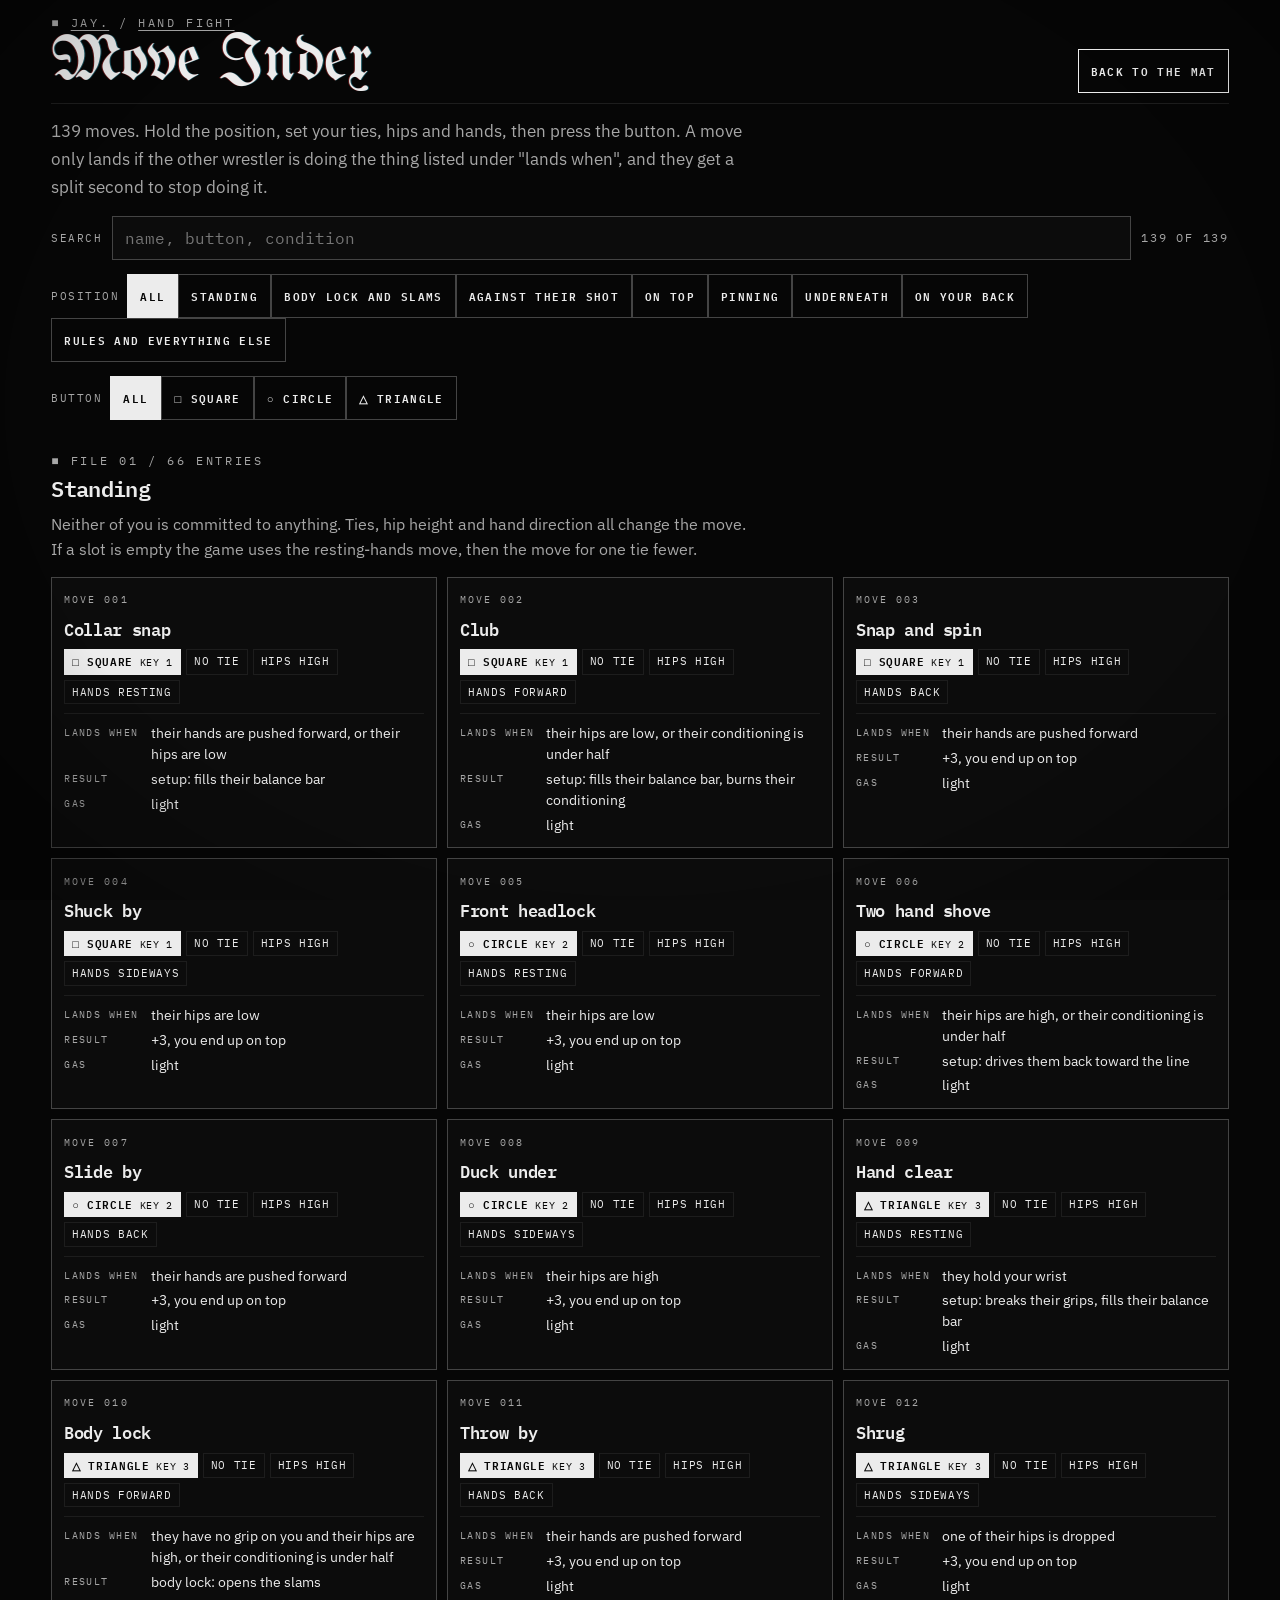
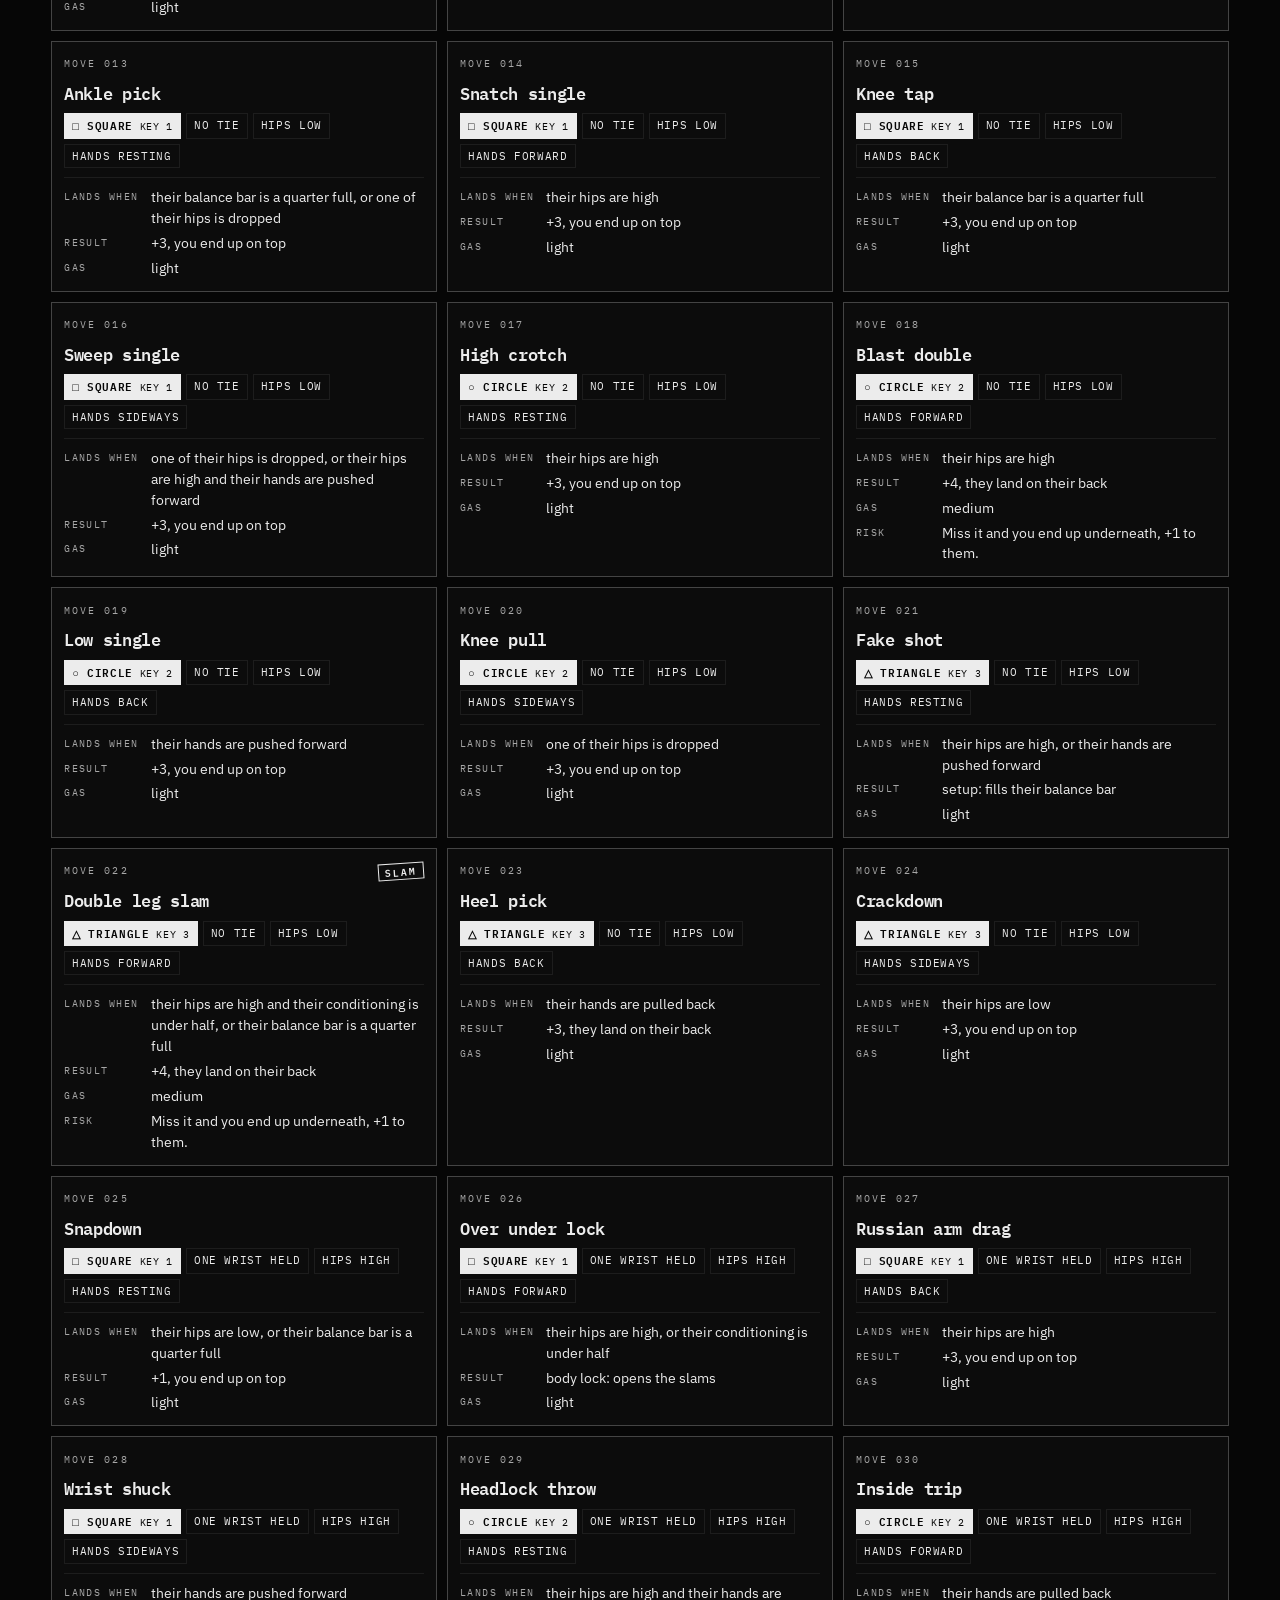
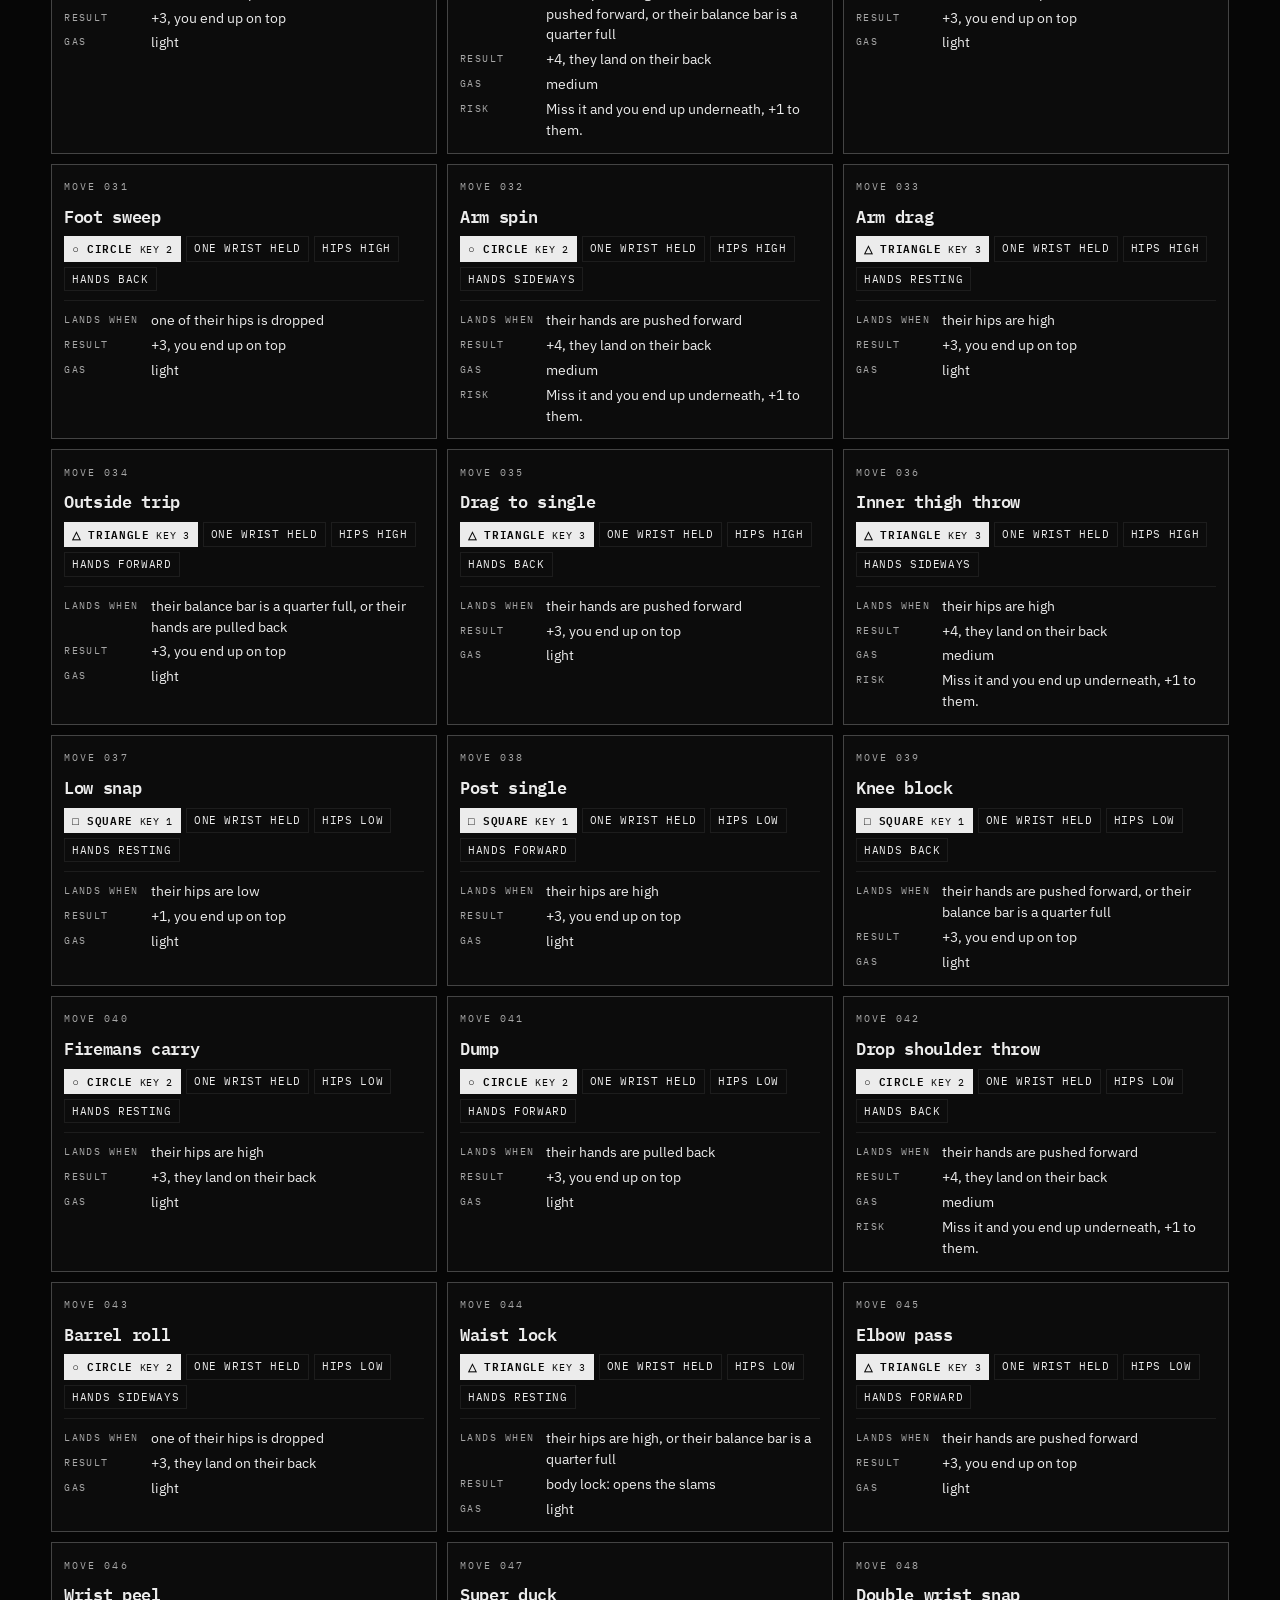
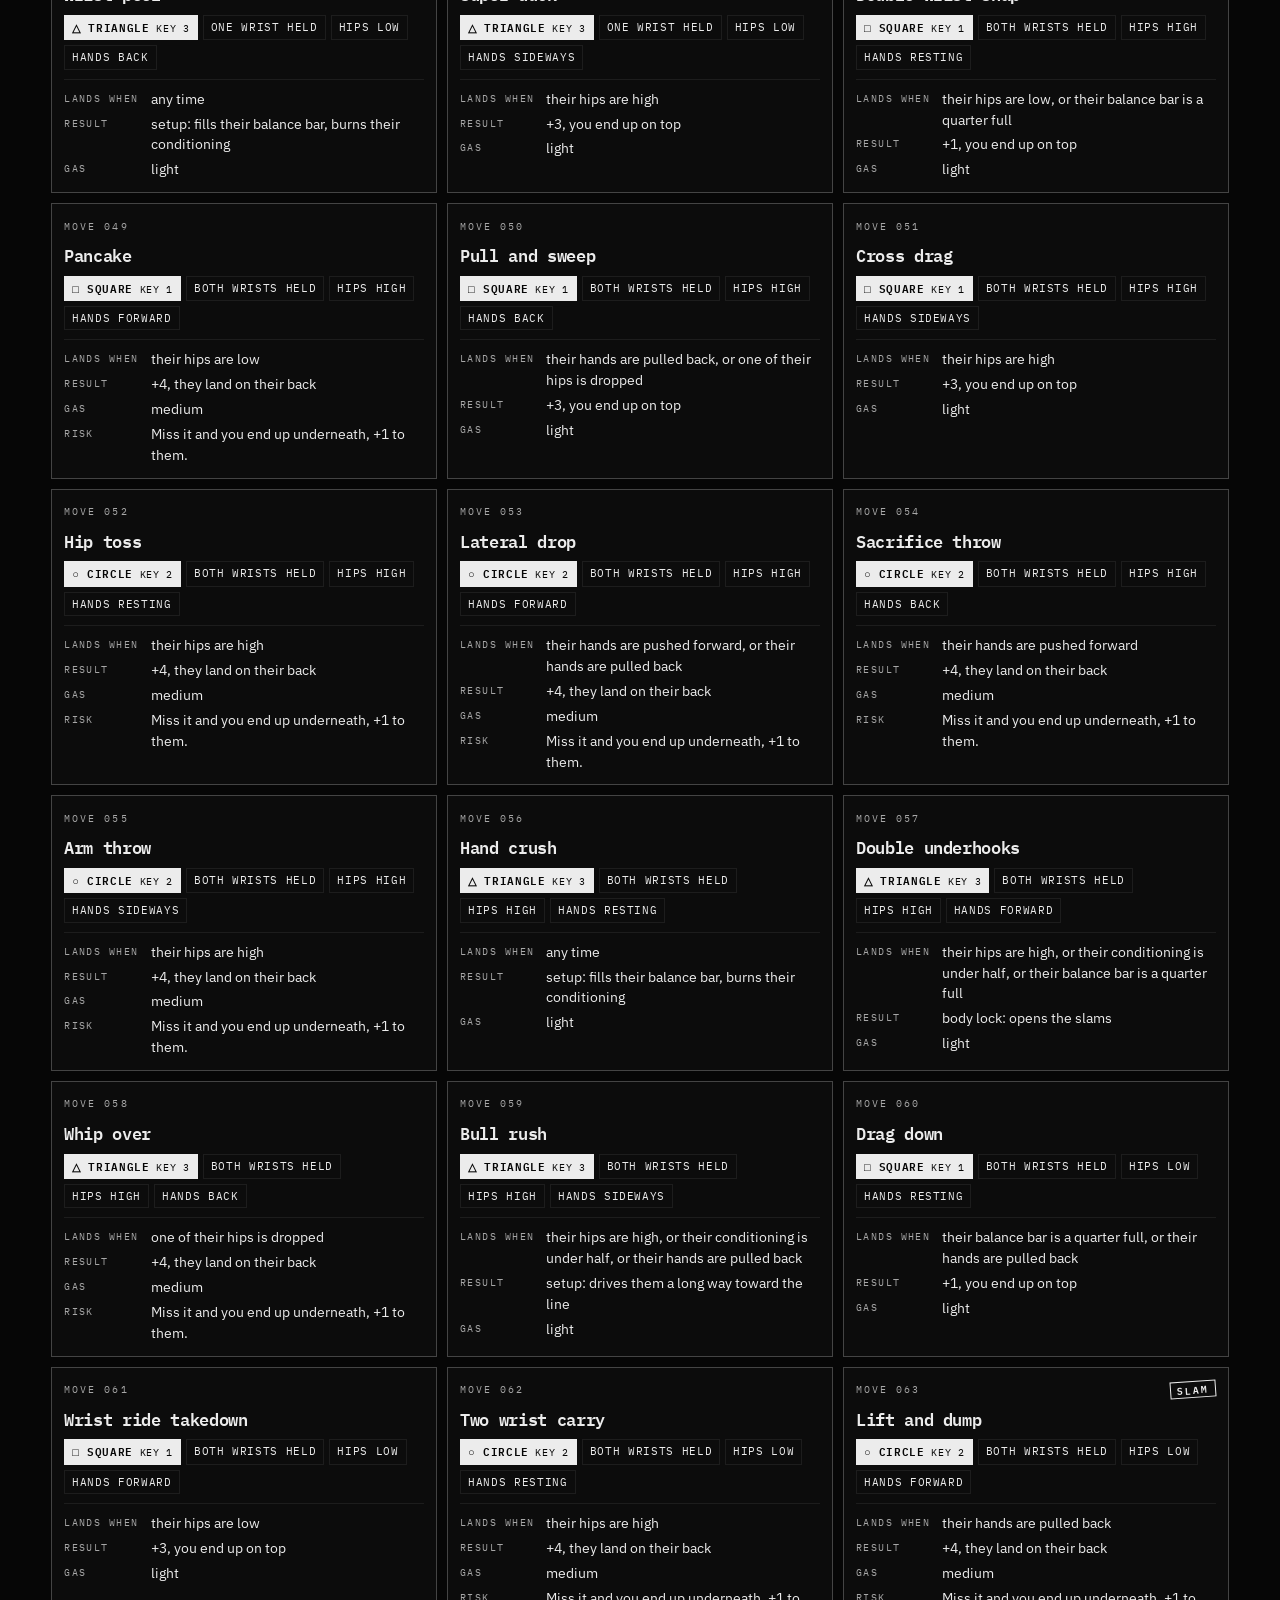
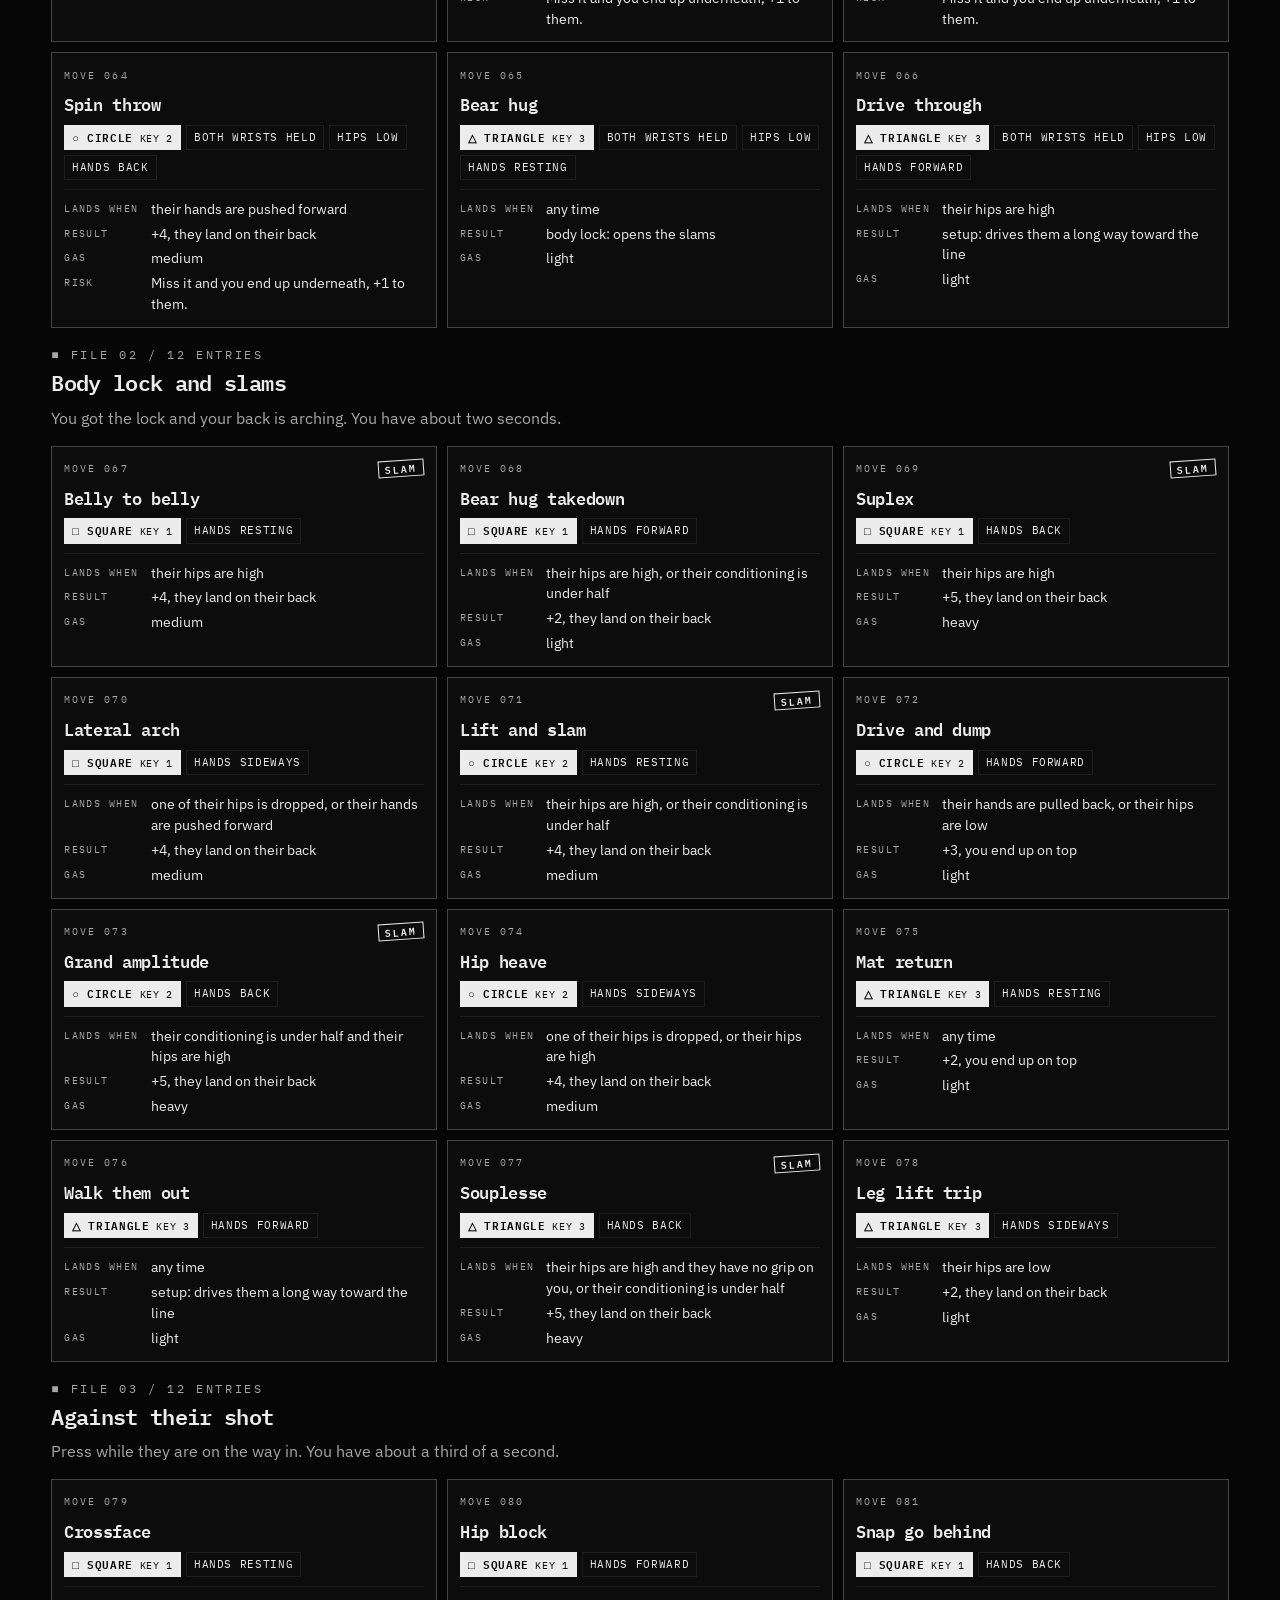
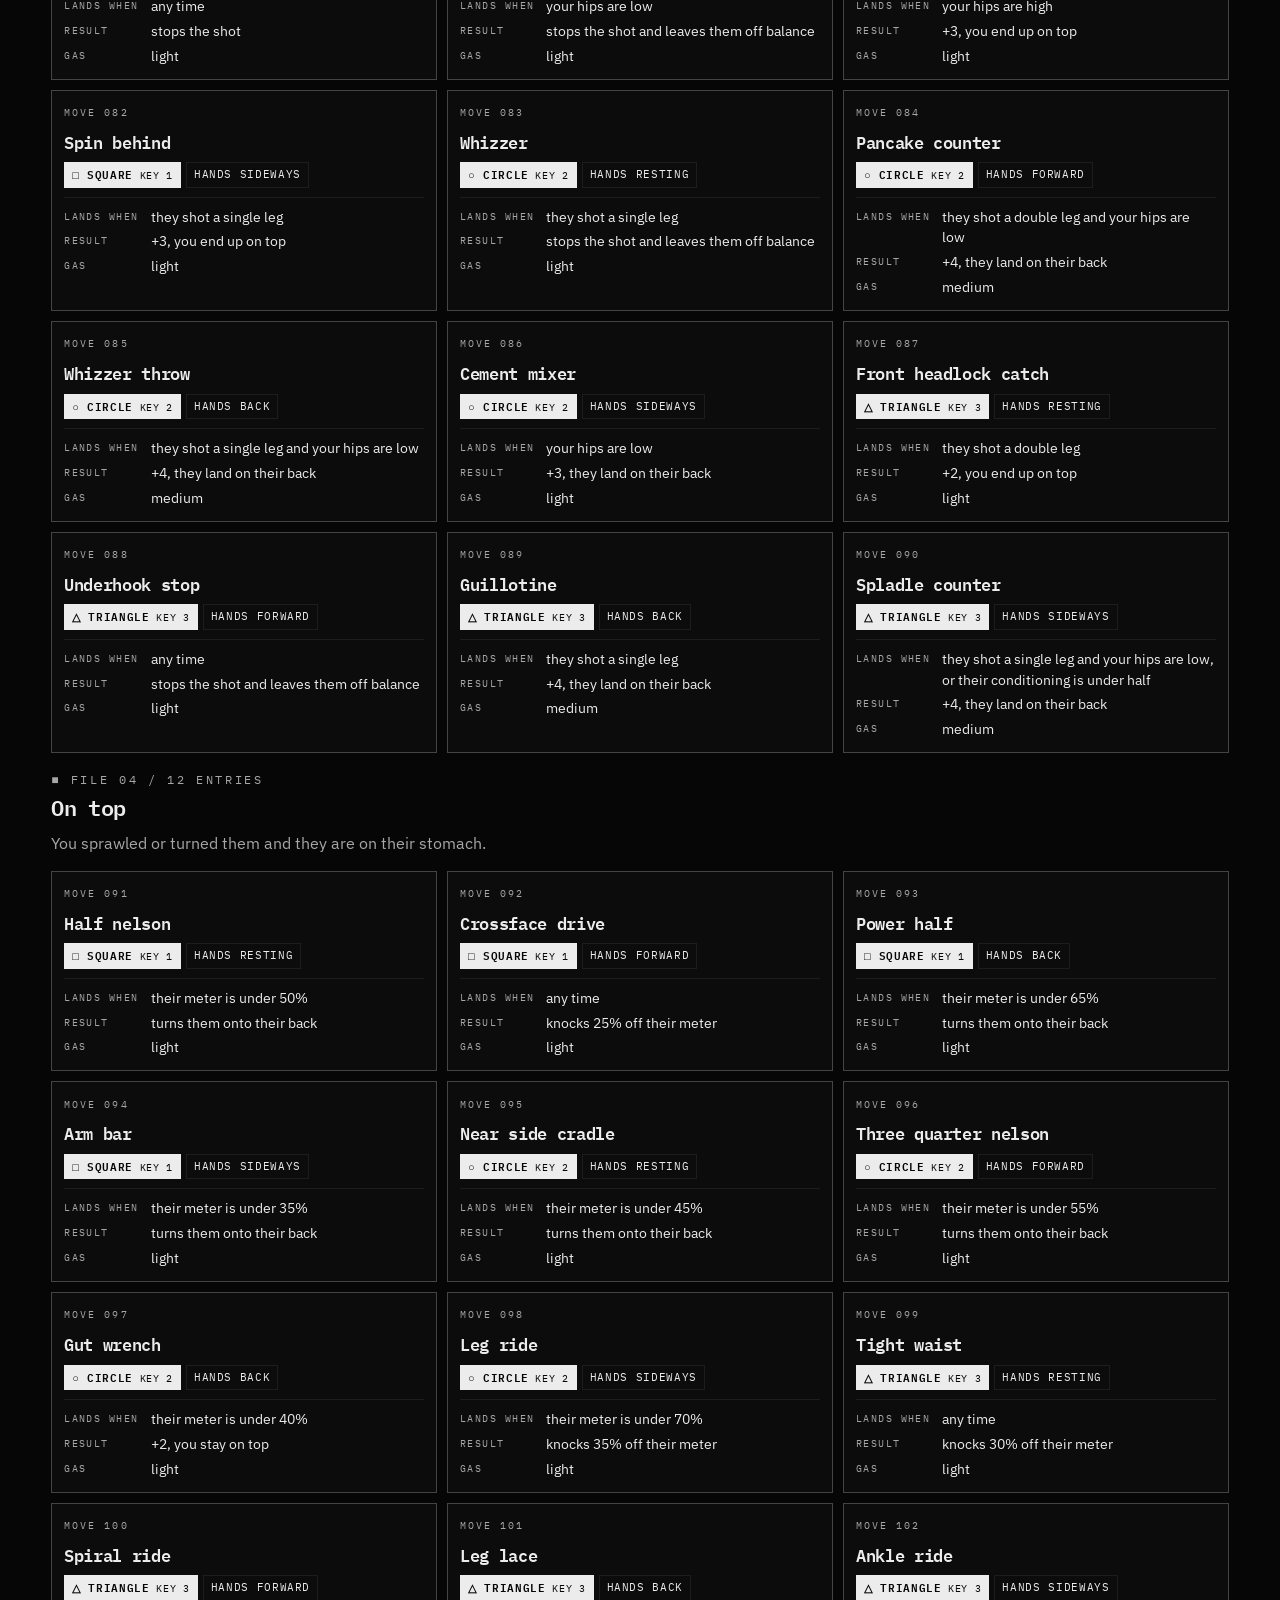
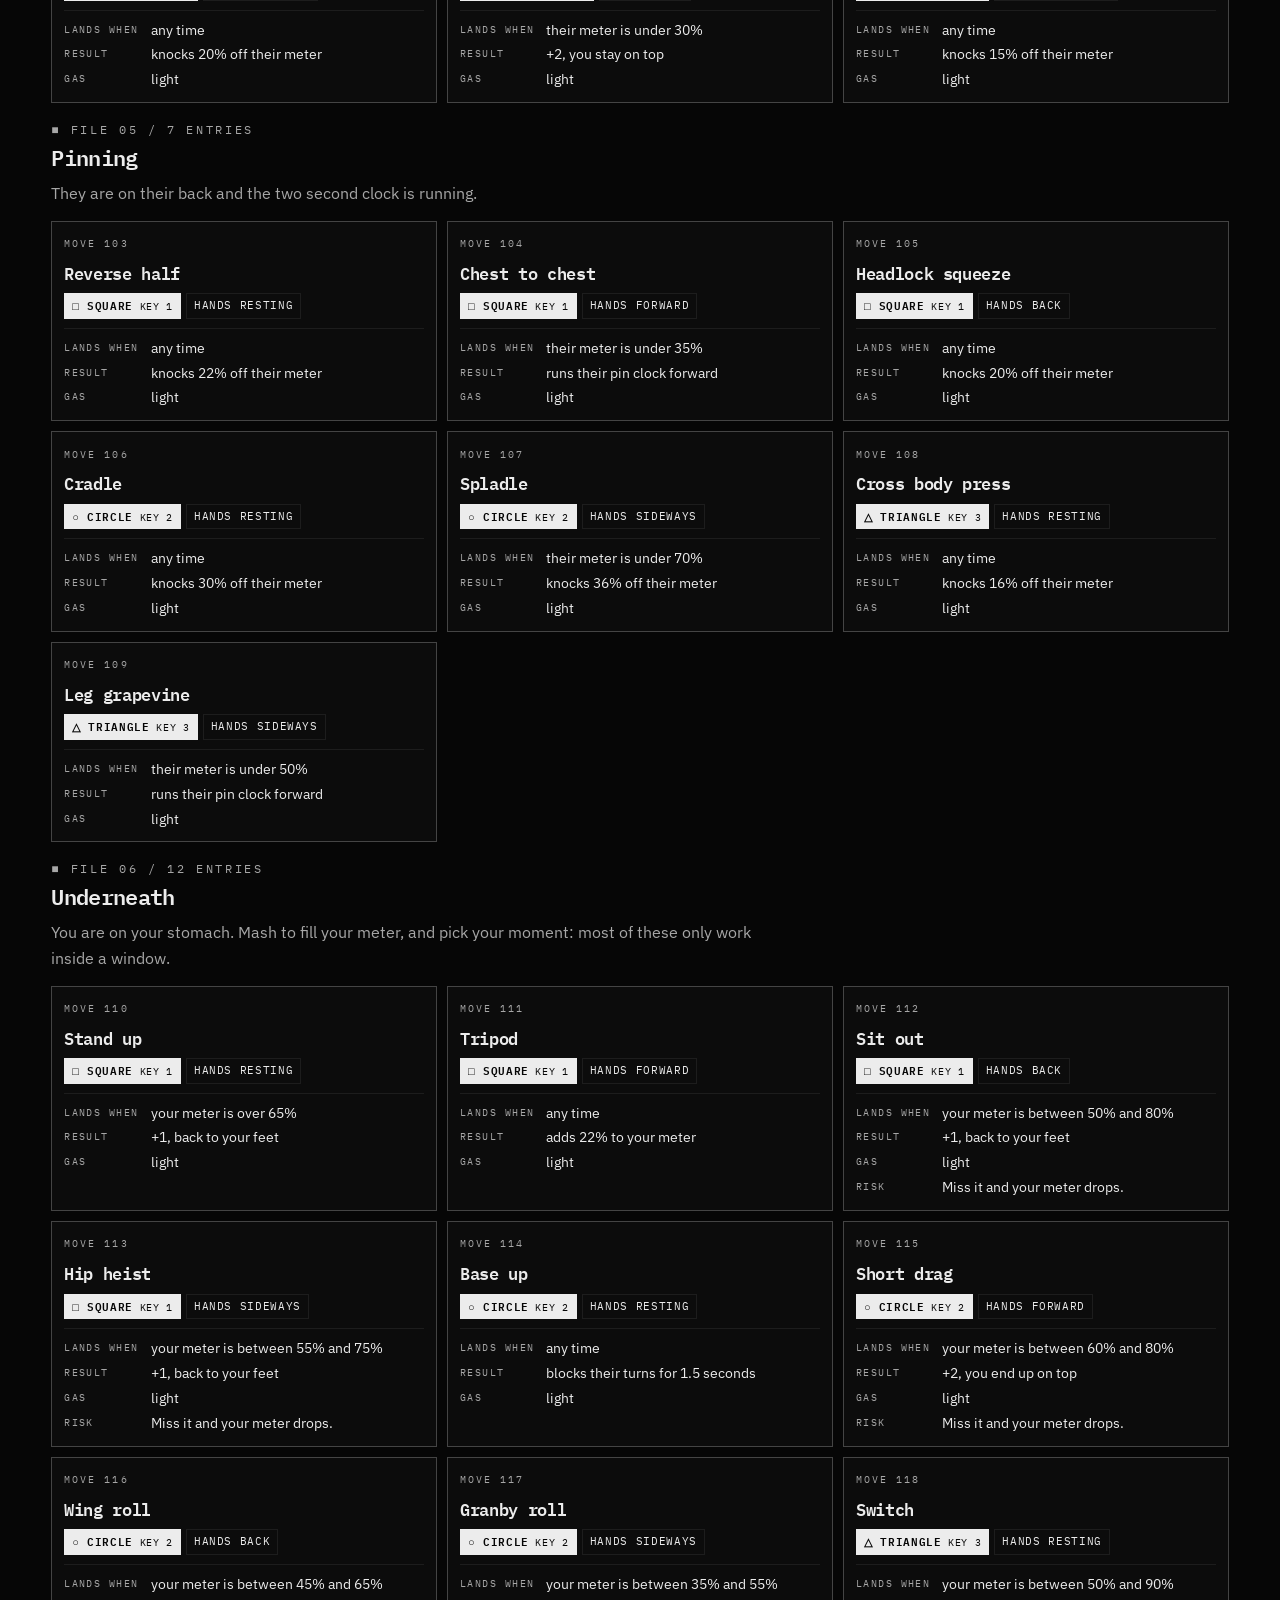
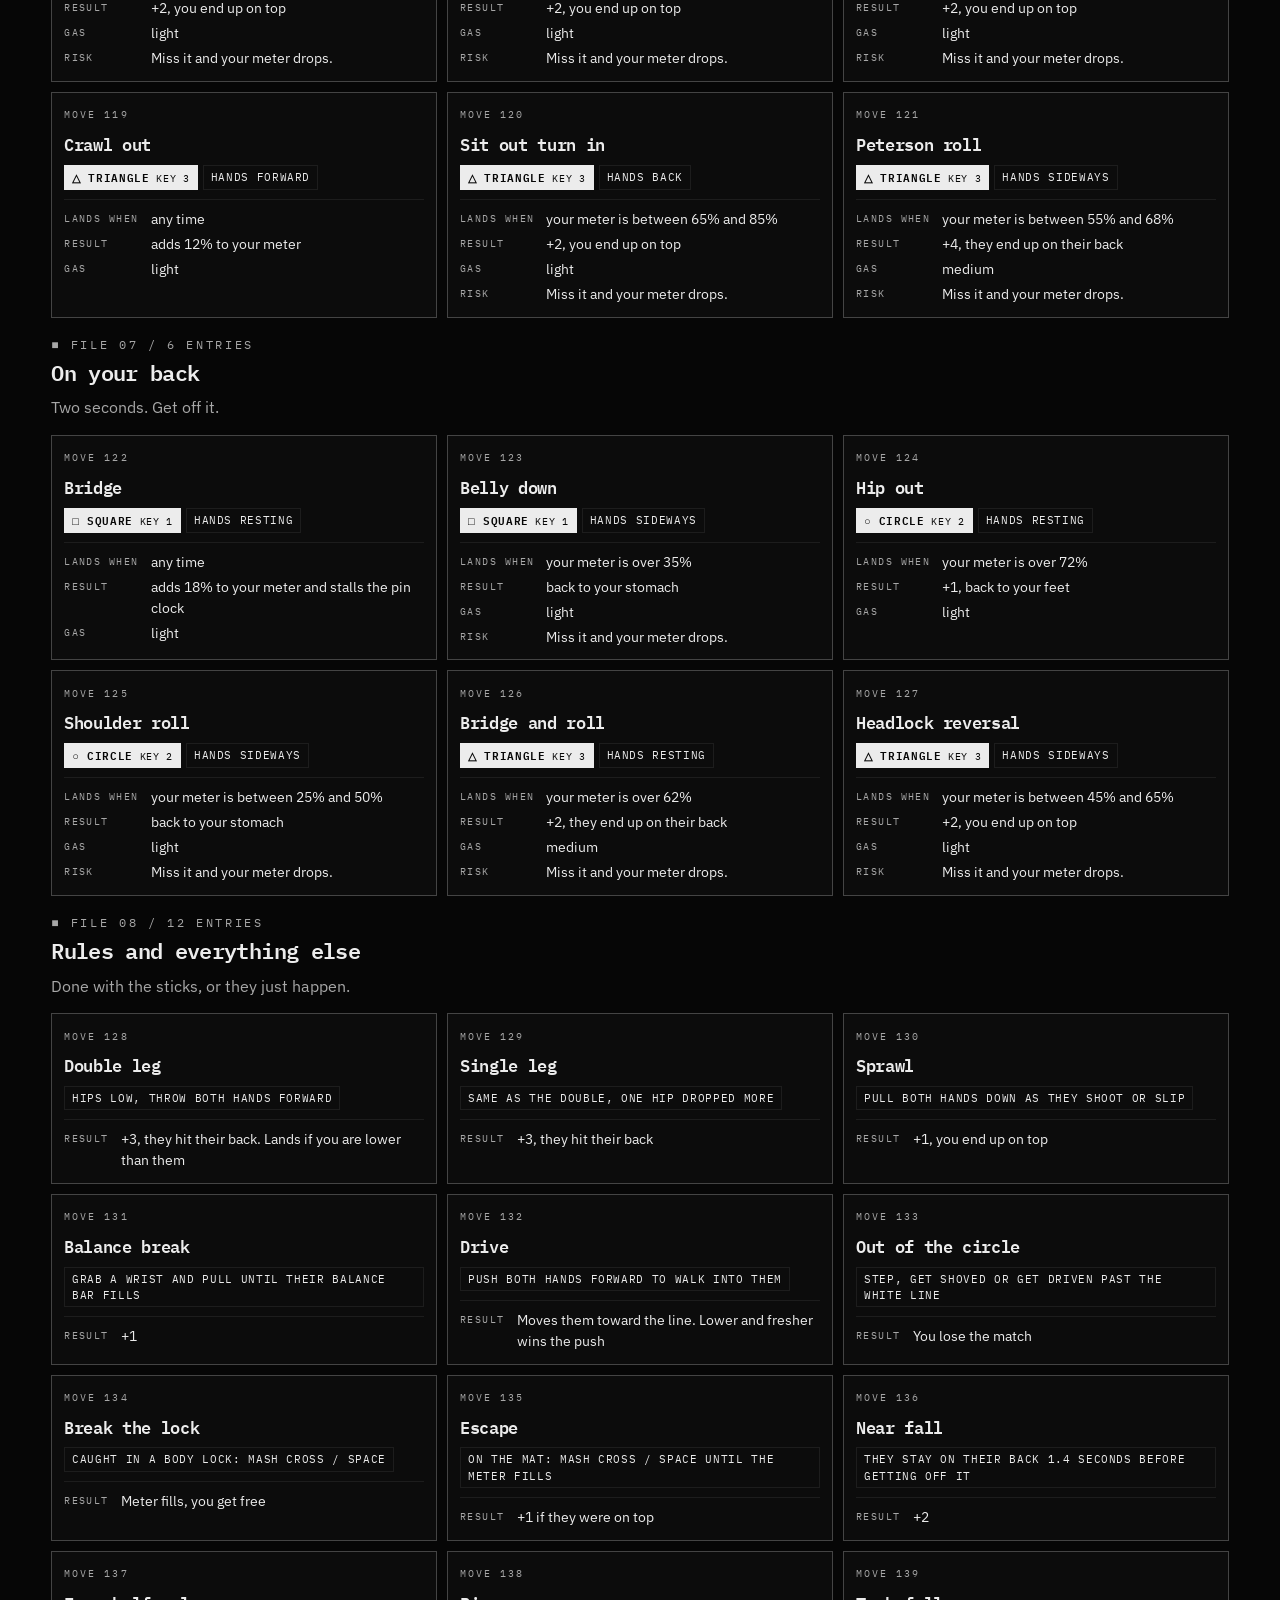
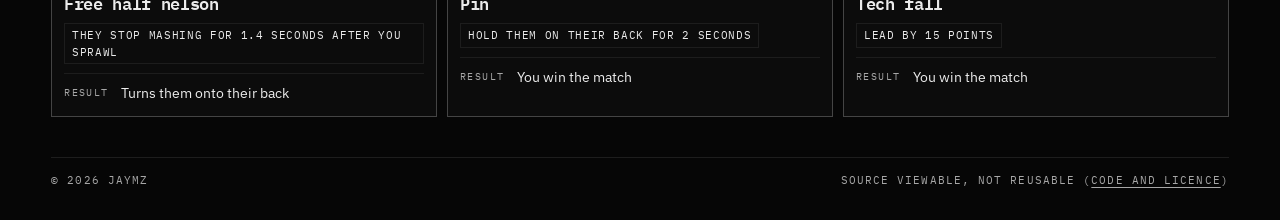
==== moves.html @ d969479d "hand fight: browser wrestling game and move index" ====
<!doctype html>
<!-- hand fight: move index · © 2026 Jay · https://ag0nyy-ops.github.io/wrestle/moves.html · source viewable, not reusable (LICENSE) -->
<html lang="en">
<head>
  <meta charset="utf-8">
  <meta name="viewport" content="width=device-width,initial-scale=1">
  <title>Move Index — Hand Fight</title>
  <meta name="description" content="Every move in Hand Fight: how to do it, when it lands and what it scores.">
  <meta name="theme-color" content="#060606">
  <link rel="icon" href="assets/favicon.svg" type="image/svg+xml">
  <link rel="preload" href="assets/fonts/ibm-plex-mono-400-latin.woff2" as="font" type="font/woff2" crossorigin>
  <link rel="stylesheet" href="css/style.css">
</head>
<body class="index">
<a class="skip" href="#list">Skip to the moves</a>
<div class="atmosphere fixed" aria-hidden="true"></div>
<div class="wrap">
  <header class="top">
    <div>
      <p class="label"><a href="/">jay.</a> / <a href="./">hand fight</a></p>
      <h1>Move Index</h1>
    </div>
    <nav aria-label="Pages"><a class="btn" href="./">Back to the mat</a></nav>
  </header>

  <p class="lede"><span id="total"></span> moves. Hold the position, set your ties, hips and hands, then press the button. A move only lands if the other wrestler is doing the thing listed under "lands when", and they get a split second to stop doing it.</p>

  <div class="find">
    <label for="q">Search</label>
    <input id="q" type="search" placeholder="name, button, condition" autocomplete="off" spellcheck="false">
    <p id="count" role="status"></p>
  </div>
  <div class="row"><div class="seg" id="where"></div></div>
  <div class="row"><div class="seg" id="btns"></div></div>

  <main id="list" tabindex="-1"></main>
  <noscript><p>The index is built by a script. Turn JavaScript on to see it.</p></noscript>

  <footer><span>© 2026 Jaymz</span><span>source viewable, not reusable (<a href="https://github.com/ag0nyy-ops/wrestle">code and licence</a>)</span></footer>
</div>
<script src="js/moves.js"></script>
<script src="js/index.js"></script>
</body>
</html>
---- css/style.css ----
/* hand fight · © 2026 Jay · https://ag0nyy-ops.github.io/wrestle/ · source viewable, not reusable (LICENSE)
   Black and white, like the rest of the dossier. The two ankle bands are the only colour. */
@font-face { font-family: "IBM Plex Mono"; font-weight: 400; font-display: swap; src: url("../assets/fonts/ibm-plex-mono-400-latin.woff2") format("woff2"); }
@font-face { font-family: "IBM Plex Mono"; font-weight: 600; font-display: swap; src: url("../assets/fonts/ibm-plex-mono-600-latin.woff2") format("woff2"); }
@font-face { font-family: "IBM Plex Sans"; font-weight: 400; font-display: swap; src: url("../assets/fonts/ibm-plex-sans-latin.woff2") format("woff2"); }
@font-face { font-family: "UnifrakturMaguntia"; font-weight: 400; font-display: swap; src: url("../assets/fonts/unifrakturmaguntia-400-latin.woff2") format("woff2"); }

:root {
  --bg: #060606; --fg: #ececec;
  --bg-2: color-mix(in oklab, var(--fg) 4%, var(--bg));
  --muted: color-mix(in oklab, var(--fg) 74%, var(--bg));
  --line: color-mix(in oklab, var(--fg) 13%, var(--bg));
  --strong: color-mix(in oklab, var(--fg) 32%, var(--bg));
  --goth: "UnifrakturMaguntia", "Old English Text MT", serif;
  --mono: "IBM Plex Mono", ui-monospace, SFMono-Regular, Menlo, monospace;
  --sans: "IBM Plex Sans", system-ui, -apple-system, "Segoe UI", sans-serif;
  color-scheme: dark;
}
*, *::before, *::after { box-sizing: border-box; }
html { background: var(--bg); color: var(--fg); -webkit-text-size-adjust: 100%; }
body { margin: 0; font: 400 .78rem/1.5 var(--mono); -webkit-font-smoothing: antialiased; }
[hidden] { display: none !important; }
h1, h2, h3, p, ul, ol, dl, dd { margin: 0; padding: 0; }
ul, ol { list-style: none; }
a { color: inherit; text-underline-offset: 3px; }
::selection { background: var(--fg); color: var(--bg); }
:focus-visible { outline: 2px solid var(--fg); outline-offset: 3px; }
.skip { position: absolute; left: 8px; top: -60px; z-index: 10; background: var(--fg); color: var(--bg); padding: 12px; }
.skip:focus { top: 8px; }
.wrap { max-width: 1320px; margin: 0 auto; padding: 14px clamp(16px, 4vw, 56px) 32px; display: flex; flex-direction: column; gap: 10px; }

.label { font-size: .75rem; letter-spacing: .22em; text-transform: uppercase; color: var(--muted); }
.label::before { content: "■ "; }
h1 { font: 400 clamp(2.6rem, 7vw, 4rem)/.95 var(--goth); text-shadow: -1px 0 rgba(255, 60, 60, .35), 1px 0 rgba(60, 220, 255, .35); }
h2 { font: 600 1.35rem/1.2 var(--mono); letter-spacing: -.03em; margin: 6px 0 10px; }
.top { display: flex; flex-wrap: wrap; align-items: flex-end; justify-content: space-between; gap: 8px; border-bottom: 1px solid var(--line); padding-bottom: 10px; }
button, .btn { font: 600 .7rem/1 var(--mono); letter-spacing: .12em; text-transform: uppercase; background: var(--bg); color: var(--fg); border: 1px solid var(--strong); border-radius: 0; min-height: 44px; padding: 0 12px; cursor: pointer; }
.btn { display: inline-flex; align-items: center; text-decoration: none; border-color: var(--fg); }
button:hover { border-color: var(--fg); }
.btn:hover, button[aria-pressed="true"] { background: var(--fg); color: var(--bg); border-color: var(--fg); }

/* scoreboard and gas */
#board { display: grid; grid-template-columns: minmax(0, 1fr) auto auto auto minmax(0, 1fr); border: 1px solid var(--fg); font-weight: 600; font-variant-numeric: tabular-nums; }
#board span { align-self: center; padding: 0 12px; letter-spacing: .2em; text-transform: uppercase; overflow: hidden; white-space: nowrap; }
#board .l { text-align: right; }
#board b { display: block; overflow: hidden; text-overflow: ellipsis; }
#board small { display: block; font-size: .6rem; color: var(--muted); }
#board strong { min-width: 2.4em; text-align: center; font-size: 2.2rem; line-height: 1.5; background: var(--fg); color: var(--bg); }
#board #sc1 { background: var(--strong); color: var(--fg); }
#clock { align-self: center; min-width: 4.4em; text-align: center; font-size: 1.7rem; }
.tanks { display: grid; grid-template-columns: repeat(2, minmax(0, 1fr)); gap: 10px; }
.tank span { display: flex; justify-content: space-between; gap: 8px; font-size: .66rem; letter-spacing: .18em; text-transform: uppercase; color: var(--muted); }
.tank b { color: var(--fg); }
.gauge { position: relative; height: 12px; border: 1px solid var(--strong); }
.gauge i { position: absolute; top: 0; bottom: 0; left: 0; width: 100%; background: var(--fg); }
/* the hatched end is conditioning you can't get back this match */
.gauge u { position: absolute; top: 0; bottom: 0; right: 0; width: 0; background: repeating-linear-gradient(135deg, var(--strong) 0 2px, transparent 2px 5px); }
.tank:first-child .gauge { transform: scaleX(-1); }

/* the mat */
.stage { position: relative; height: clamp(360px, 62vh, 780px); border: 1px solid var(--strong); overflow: hidden; }
canvas { position: absolute; inset: 0; width: 100%; height: 100%; display: block; }
.atmosphere { position: absolute; inset: 0; pointer-events: none; background: radial-gradient(ellipse at 50% 45%, transparent 55%, rgba(0, 0, 0, .65) 100%); }
.atmosphere::after { content: ""; position: absolute; inset: 0; background: url("../assets/grain.png") 0 0 / 128px 128px; opacity: .07; }
.atmosphere.fixed { position: fixed; z-index: 1; background: radial-gradient(ellipse at 50% 45%, transparent 70%, rgba(0, 0, 0, .3) 100%); }
.atmosphere.fixed::after { opacity: .045; }
#msg { position: absolute; left: 50%; top: 14px; transform: translateX(-50%) rotate(-2deg); border: 1.5px solid var(--fg); background: var(--bg); padding: .4rem .7rem; font-weight: 600; letter-spacing: .16em; text-transform: uppercase; width: max-content; max-width: 92%; text-align: center; }
#call { position: absolute; left: 16px; top: 52px; max-width: 46%; text-align: left; pointer-events: none; transform-origin: left top; animation: jdx-stamp .28s cubic-bezier(.2, 1.6, .4, 1) both; }
#call b { display: block; margin-bottom: 6px; font: 400 clamp(1.7rem, 4.4vw, 3.8rem)/1 var(--goth); text-transform: capitalize; text-shadow: 0 0 18px #000, 0 3px 0 #000, -2px 0 #000, 2px 0 #000; }
#call span { display: inline-block; background: var(--fg); color: var(--bg); padding: 3px 10px; font-weight: 600; letter-spacing: .2em; text-transform: uppercase; }
#call span:empty { display: none; }
@keyframes jdx-stamp { from { opacity: 0; transform: scale(1.7) rotate(-5deg); } to { opacity: 1; transform: scale(1) rotate(-2deg); } }
#hear { position: absolute; right: 8px; bottom: 8px; background: var(--bg); border: 1px solid var(--strong); color: var(--muted); padding: 4px 8px; font-size: .64rem; letter-spacing: .12em; text-transform: uppercase; }

/* what the buttons do right now */
#moves { display: flex; flex-wrap: wrap; align-items: center; gap: 6px; min-height: 80px; align-content: center; padding: 8px 10px; border: 1px solid var(--strong); background: var(--bg-2); letter-spacing: .08em; text-transform: uppercase; font-size: .7rem; }
#moves em { font-style: normal; font-weight: 600; letter-spacing: .18em; }
#moves em::before { content: "■ "; }
#moves small { flex: 1 1 100%; color: var(--muted); font-size: .64rem; order: 3; }
#moves span { border: 1px solid var(--strong); padding: 6px 10px; }
#moves span.open { background: var(--fg); color: var(--bg); border-color: var(--fg); font-weight: 600; }
#moves span b { font-size: .95rem; line-height: 1; }
#pad { letter-spacing: .14em; text-transform: uppercase; color: var(--muted); font-size: .68rem; }

.row { display: flex; flex-wrap: wrap; gap: 8px 16px; align-items: center; }
.seg { display: flex; align-items: center; flex-wrap: wrap; }
.seg em { font-style: normal; color: var(--muted); margin-right: 8px; letter-spacing: .14em; text-transform: uppercase; font-size: .68rem; }
.read { display: grid; grid-template-columns: repeat(2, minmax(0, 1fr)); gap: 10px; }
.card { background: var(--bg-2); border: 1px solid var(--strong); padding: 8px 10px; display: grid; grid-template-columns: auto minmax(0, 1fr); gap: 3px 10px; align-items: center; }
.card b { grid-column: 1 / -1; letter-spacing: .18em; text-transform: uppercase; }
.card span { color: var(--muted); }
.bar { height: 8px; border: 1px solid var(--strong); }
.bar i { display: block; height: 100%; width: 0; background: var(--fg); }

section { margin-top: 22px; }
.rules { display: grid; grid-template-columns: repeat(auto-fit, minmax(min(100%, 280px), 1fr)); gap: 10px; margin-bottom: 14px; }
.rules li { border: 1px solid var(--line); padding: 12px; font: 400 1rem/1.55 var(--sans); color: var(--muted); }
.rules b { display: block; color: var(--fg); font: 600 .78rem/2 var(--mono); letter-spacing: .14em; text-transform: uppercase; }
details { border: 1px solid var(--line); padding: 0 12px; }
summary { cursor: pointer; line-height: 44px; letter-spacing: .18em; text-transform: uppercase; }
.tw { overflow-x: auto; padding-bottom: 10px; }
table { border-collapse: collapse; width: 100%; }
td, th { text-align: left; padding: 5px 12px 5px 0; border-top: 1px solid var(--line); white-space: nowrap; }
th { color: var(--muted); font-weight: 400; }
.fine { margin-top: 12px; font: 400 1rem/1.6 var(--sans); color: var(--muted); }
footer { display: flex; flex-wrap: wrap; justify-content: space-between; gap: 8px; border-top: 1px solid var(--line); margin-top: 26px; padding-top: 14px; color: var(--muted); font-size: .68rem; letter-spacing: .1em; text-transform: uppercase; }

/* move index */
.index .wrap { gap: 14px; }
.lede { max-width: 70ch; font: 400 1.06rem/1.65 var(--sans); color: var(--muted); }
.find { display: flex; flex-wrap: wrap; align-items: center; gap: 10px; }
.find label { color: var(--muted); letter-spacing: .14em; text-transform: uppercase; font-size: .68rem; }
.find input { flex: 1 1 260px; min-width: 0; min-height: 44px; background: var(--bg-2); color: var(--fg); border: 1px solid var(--strong); border-radius: 0; padding: 0 12px; font: 400 1rem var(--mono); }
#count { color: var(--muted); letter-spacing: .14em; text-transform: uppercase; }
.moveset { margin-top: 18px; }
.moveset .blurb { font: 400 1rem/1.6 var(--sans); color: var(--muted); max-width: 70ch; margin-bottom: 14px; }
.grid { display: grid; grid-template-columns: repeat(auto-fill, minmax(min(100%, 290px), 1fr)); gap: 10px; }
.move { border: 1px solid var(--strong); background: var(--bg-2); padding: 12px; display: flex; flex-direction: column; gap: 9px; }
.move__head { display: flex; justify-content: space-between; align-items: center; min-height: 20px; }
.move__no { color: var(--muted); font-size: .64rem; letter-spacing: .2em; }
.stamp { border: 1.5px solid var(--fg); padding: 0 6px; font-size: .62rem; font-weight: 600; letter-spacing: .2em; text-transform: uppercase; transform: rotate(-4deg); }
.move h3 { font: 600 1.08rem/1.25 var(--mono); letter-spacing: -.02em; }
.chips { display: flex; flex-wrap: wrap; gap: 5px; }
.chip { border: 1px solid var(--line); padding: 3px 7px; font-size: .68rem; text-transform: uppercase; letter-spacing: .06em; }
.chip--btn { background: var(--fg); color: var(--bg); border-color: var(--fg); font-weight: 600; }
.chip small { font-size: .6rem; font-weight: 400; }
.move dl { display: grid; grid-template-columns: auto minmax(0, 1fr); gap: 4px 12px; border-top: 1px solid var(--line); padding-top: 9px; }
.move dt { color: var(--muted); font-size: .64rem; letter-spacing: .14em; text-transform: uppercase; padding-top: 2px; }
.move dd { font: 400 .9rem/1.45 var(--sans); }
.none { padding: 30px 0; color: var(--muted); }

@media (max-width: 600px) {
  #board span { padding: 0 5px; letter-spacing: .04em; font-size: .68rem; }
  #board small { letter-spacing: .04em; font-size: .55rem; }
  #board strong { font-size: 1.5rem; min-width: 1.7em; }
  #clock { font-size: 1.15rem; min-width: 3.4em; }
  .read { grid-template-columns: 1fr; }
  .stage { height: 58vh; }
  #moves { min-height: 120px; }
  .tank span { letter-spacing: .06em; font-size: .6rem; }
}
@media (prefers-reduced-motion: reduce) { #call { animation: none; transform: rotate(-2deg); } }
@media (prefers-contrast: more) { :root { --muted: var(--fg); --strong: var(--fg); --line: #666; } .atmosphere { display: none; } }
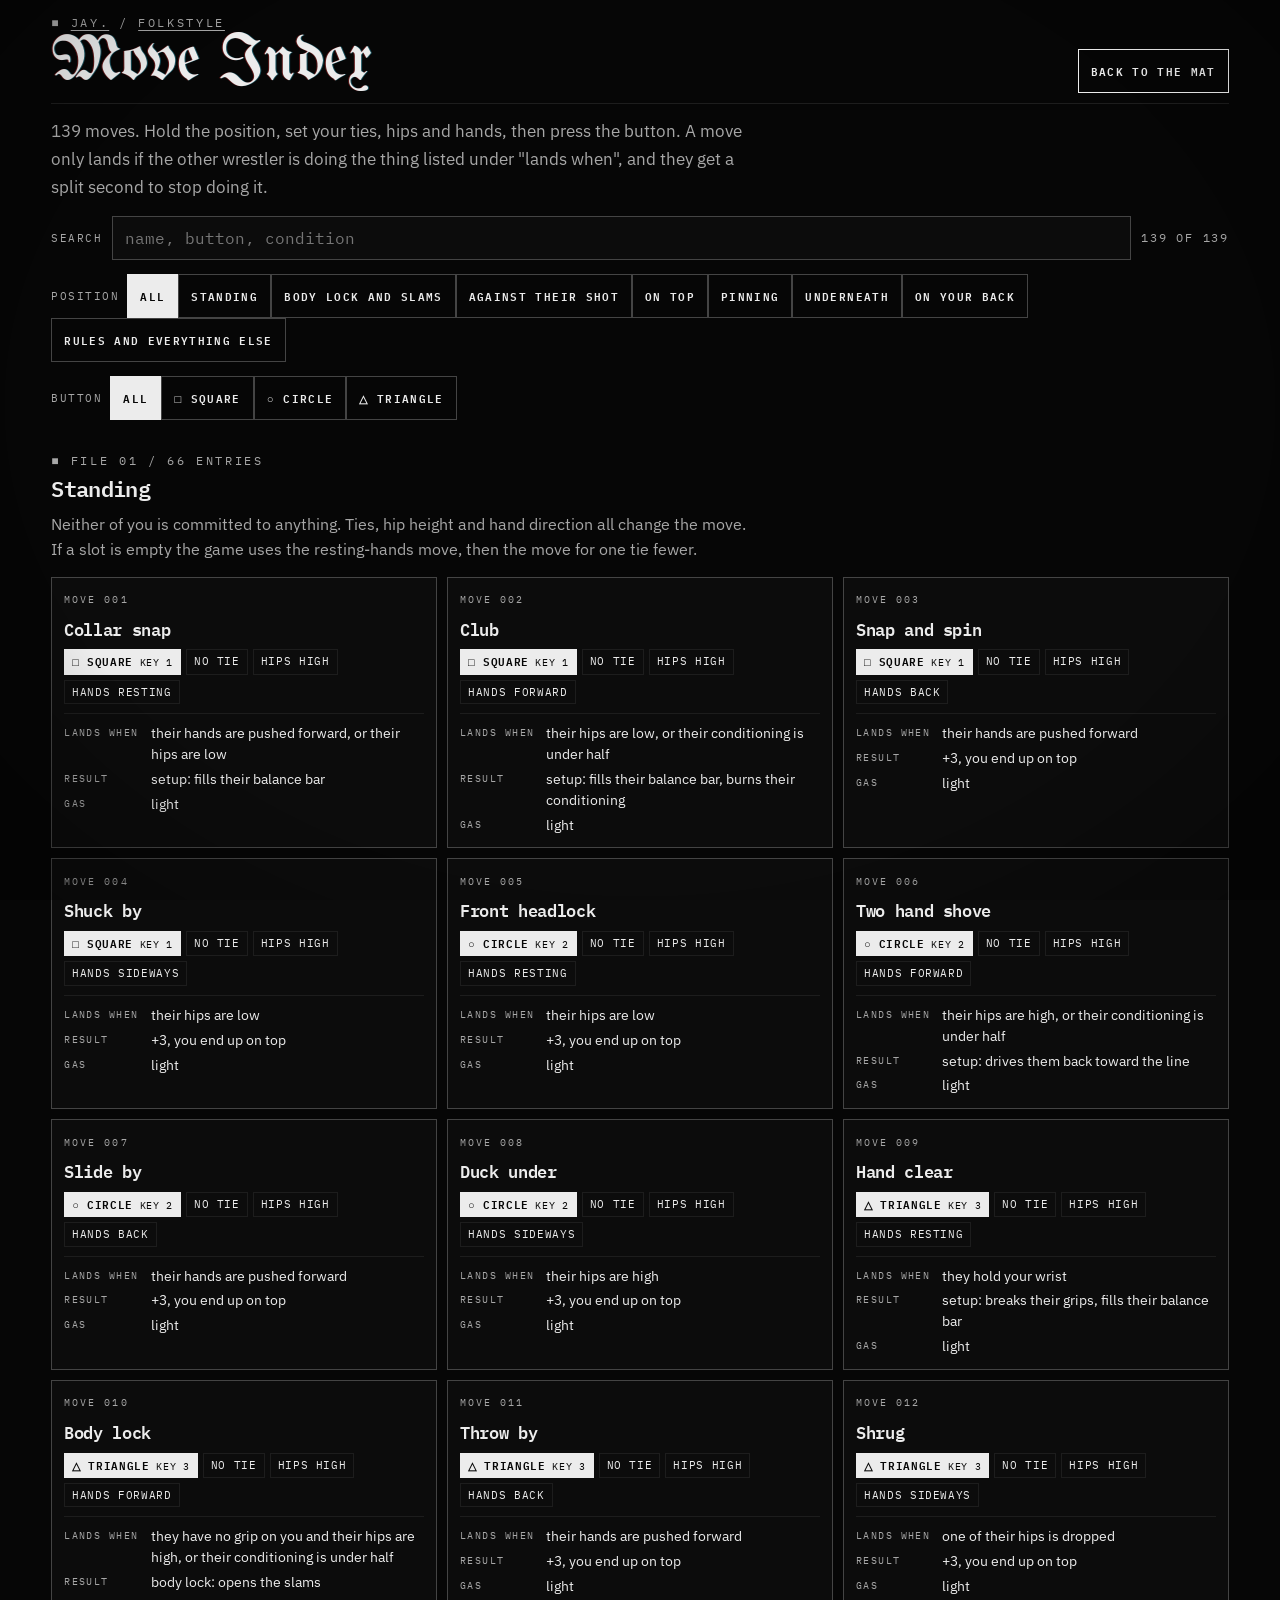
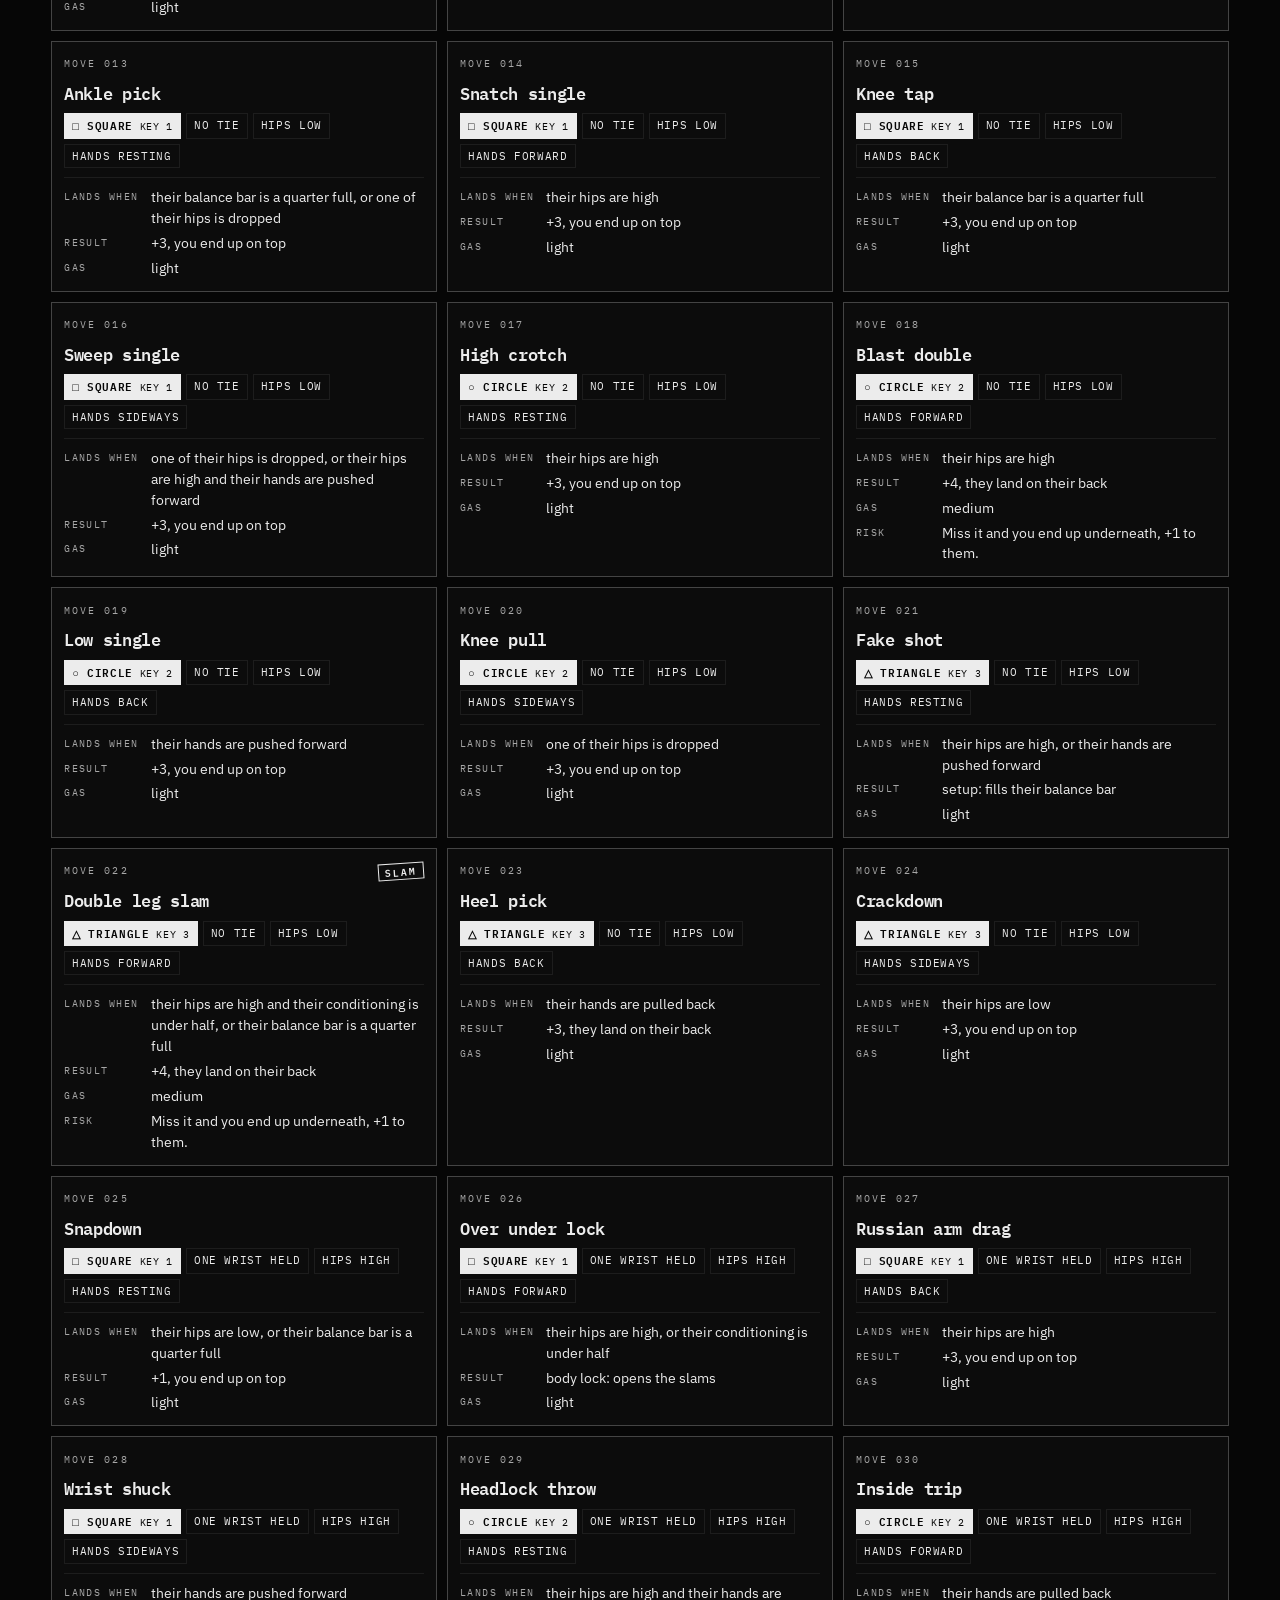
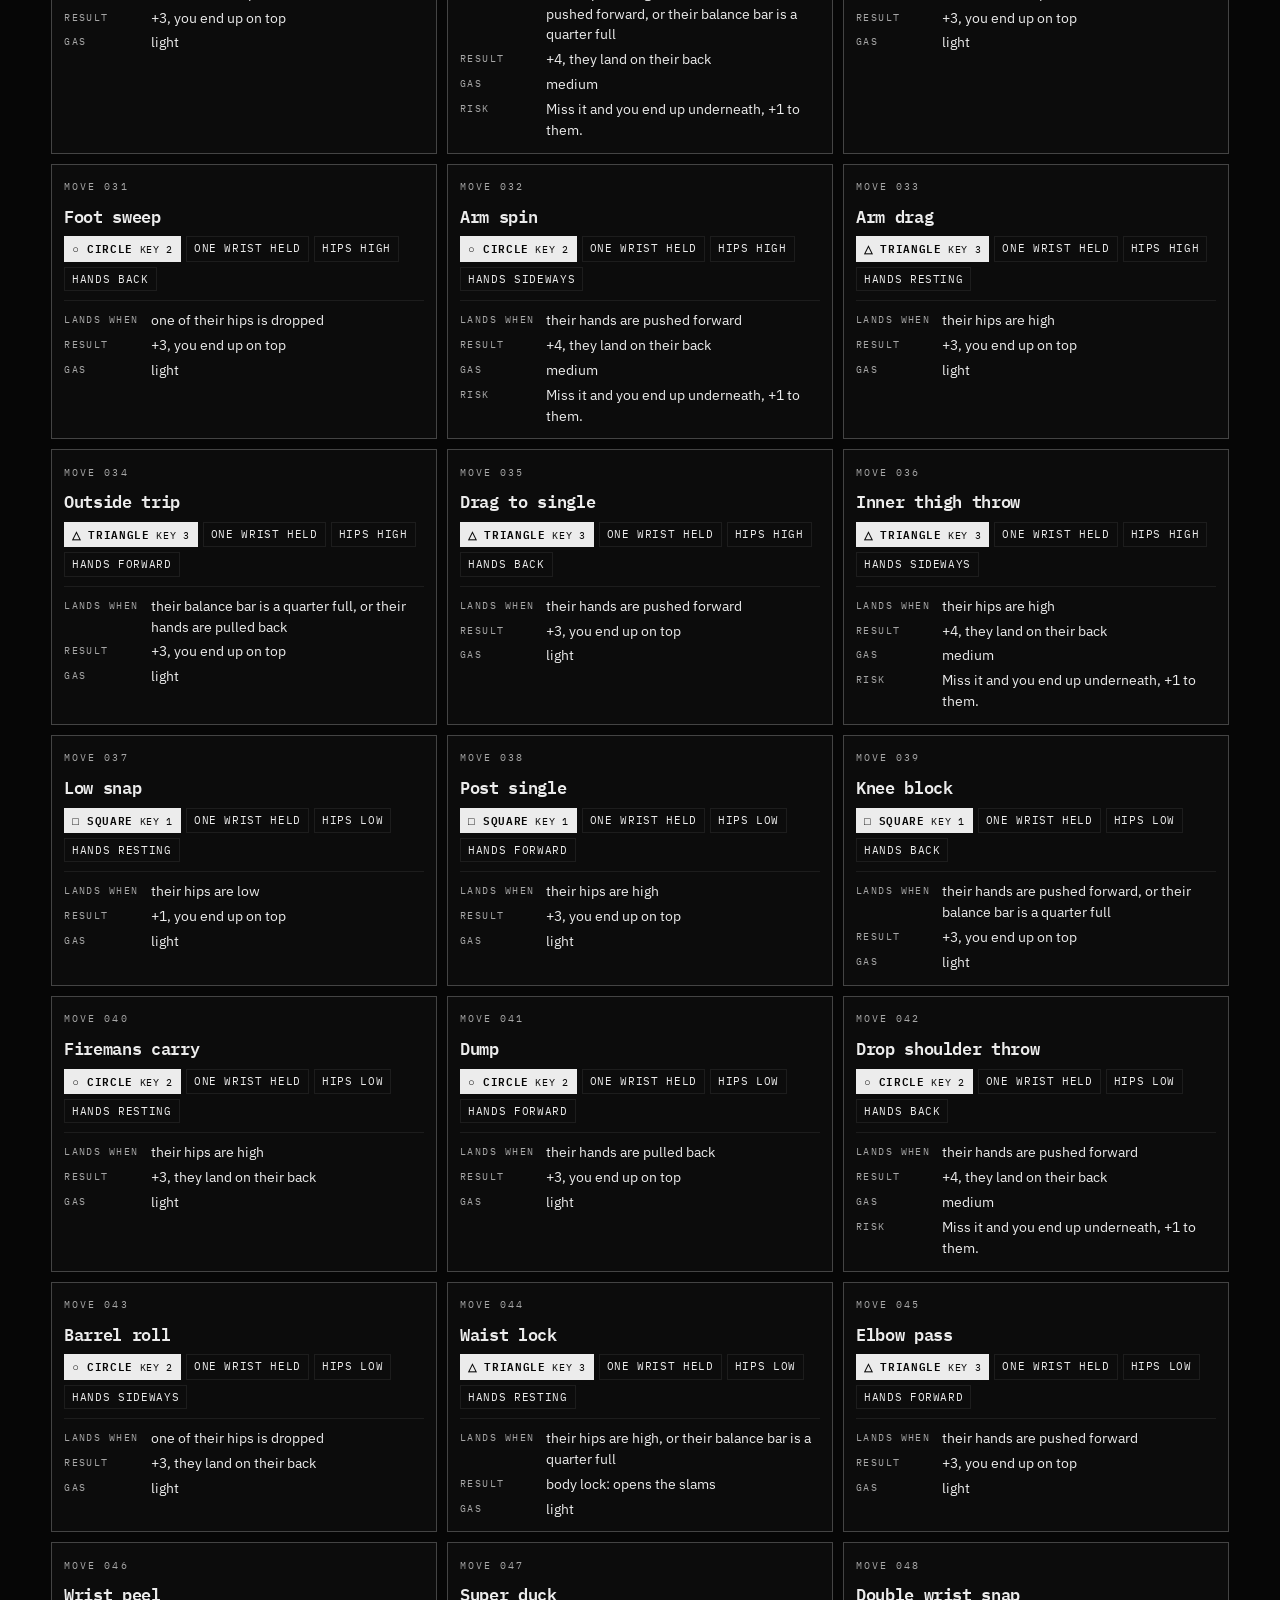
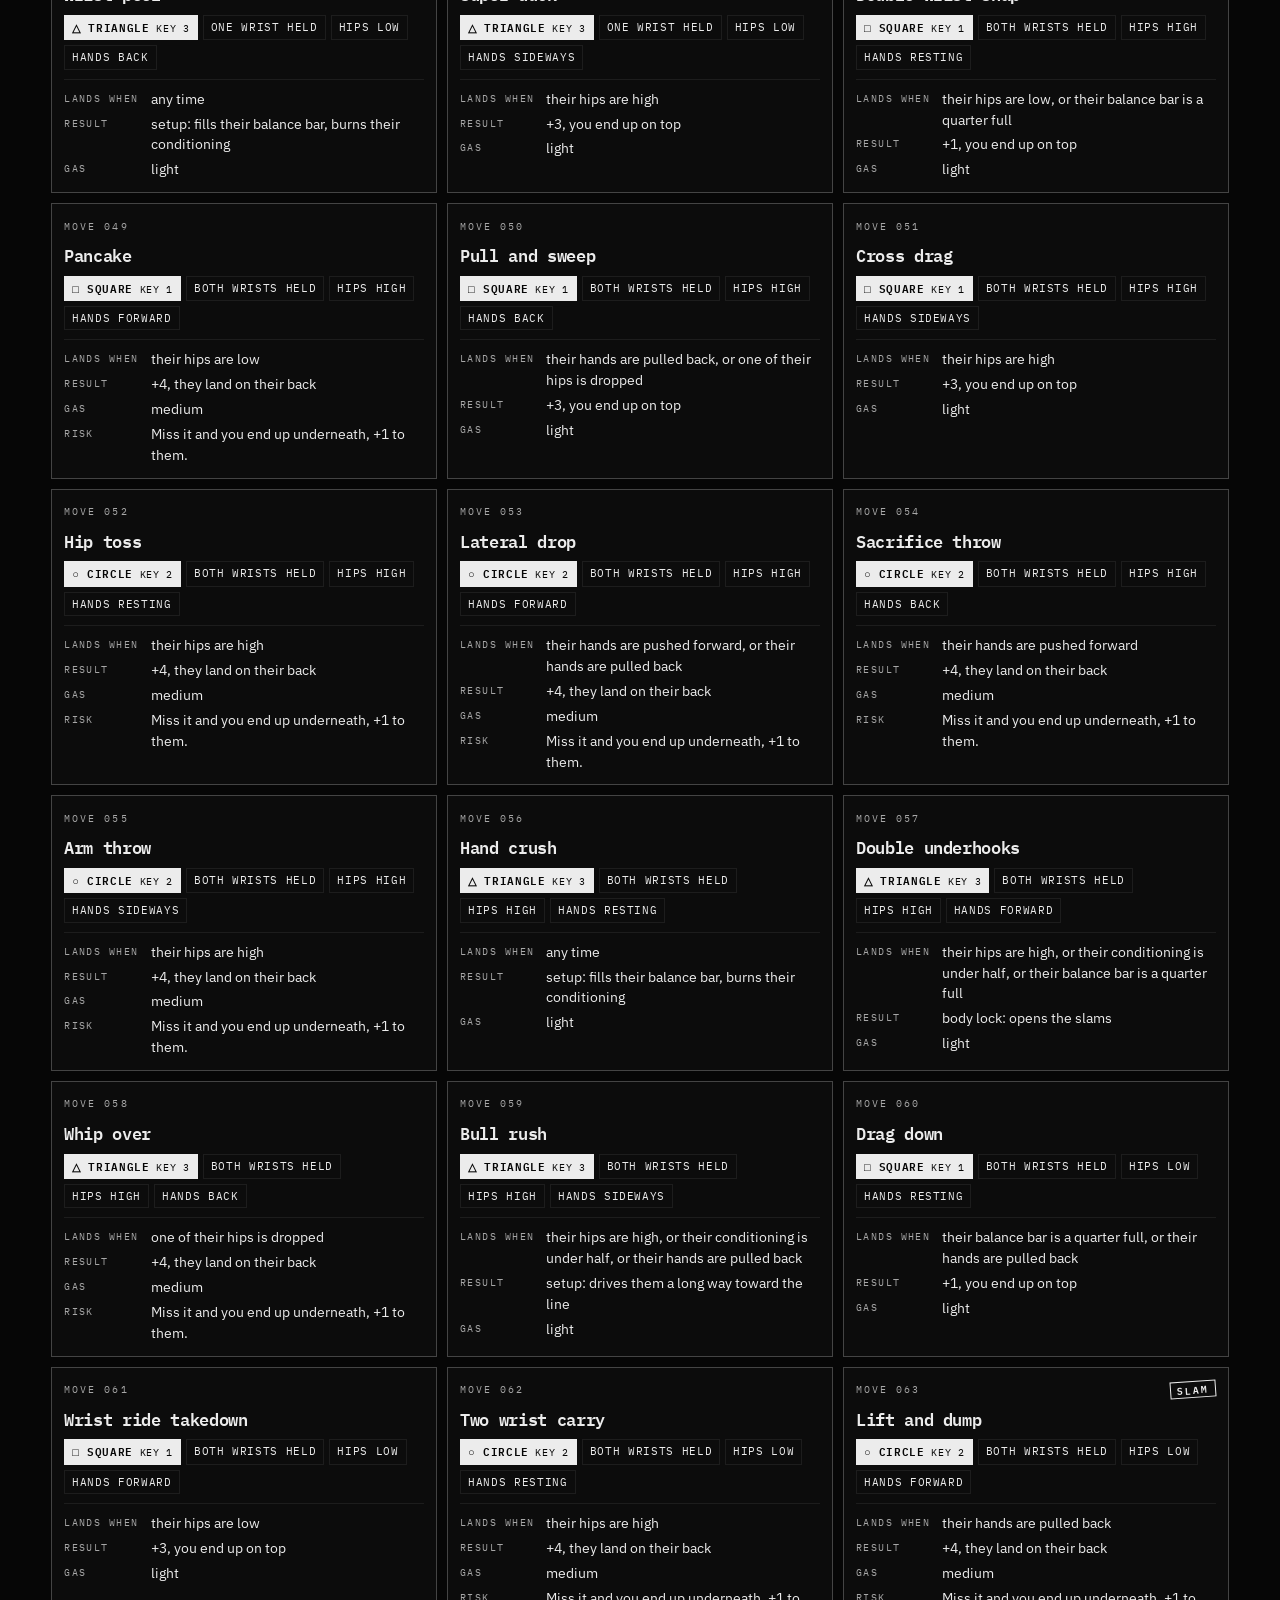
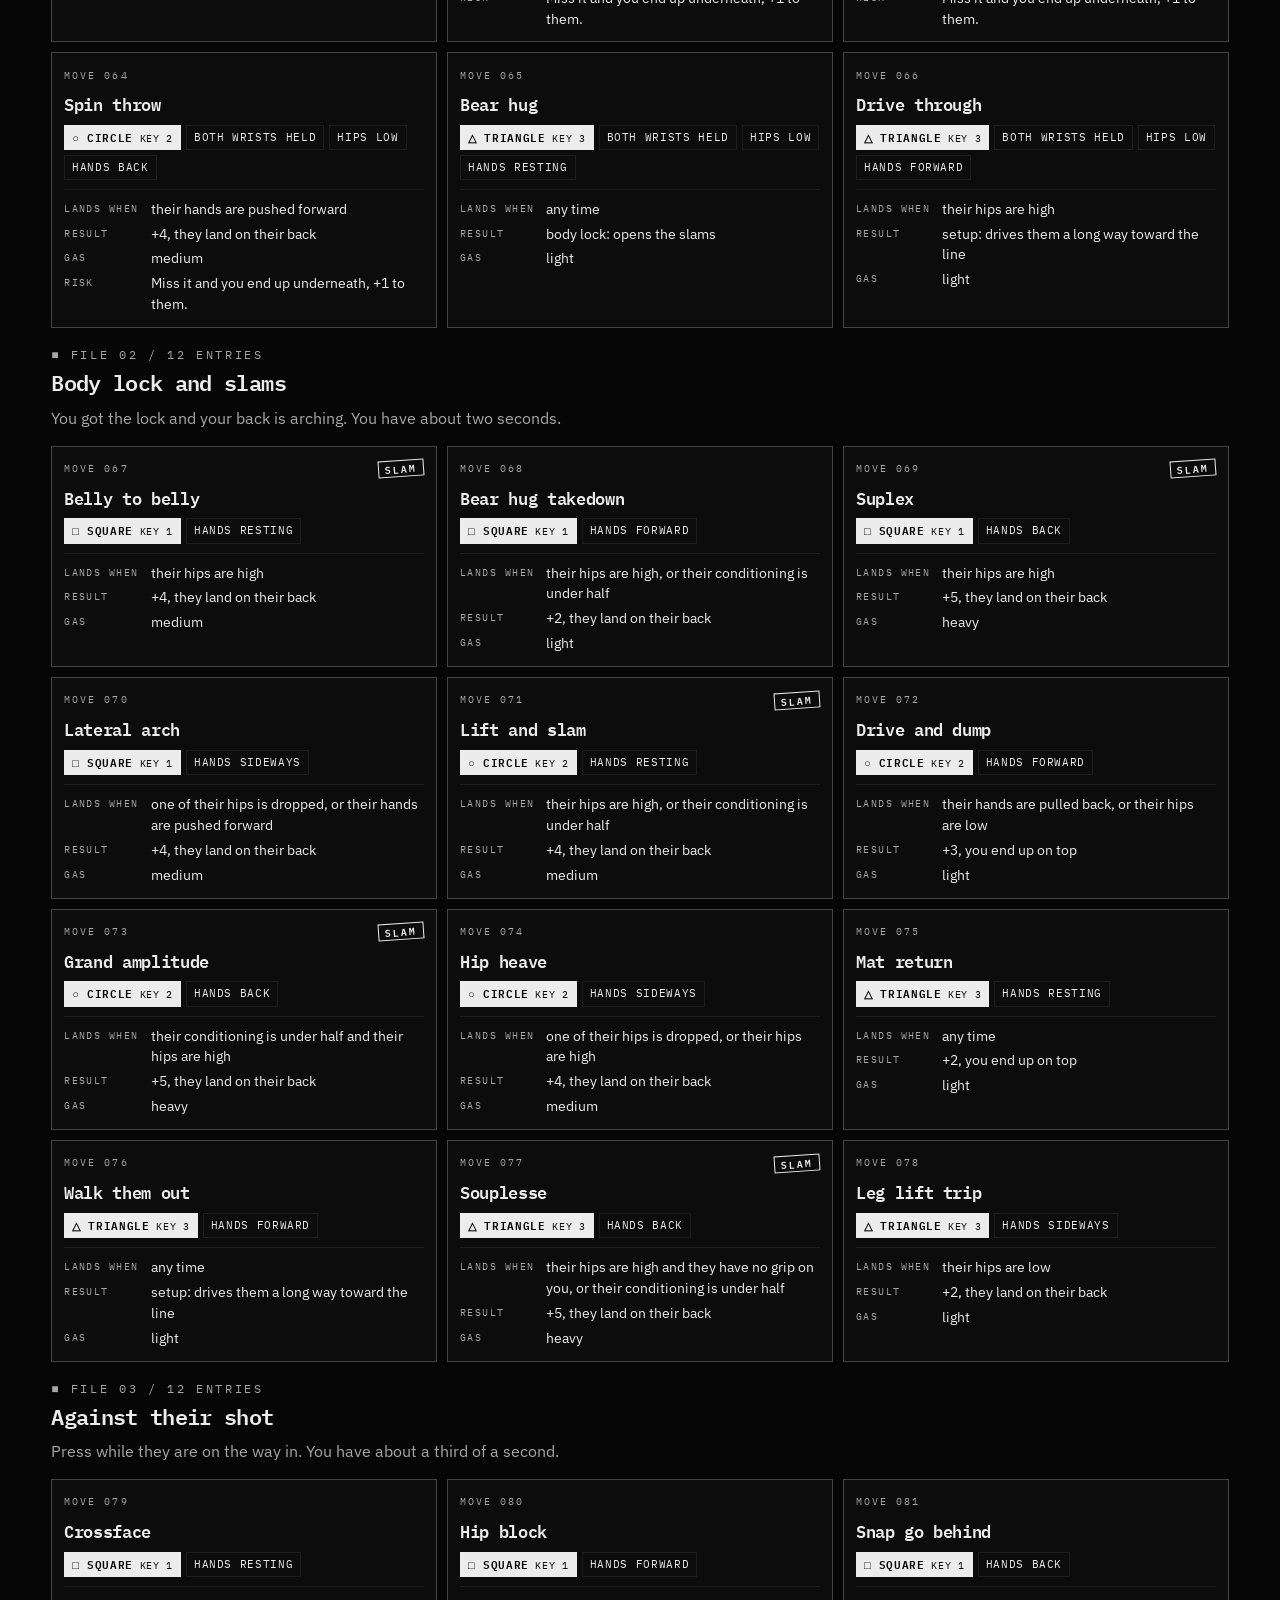
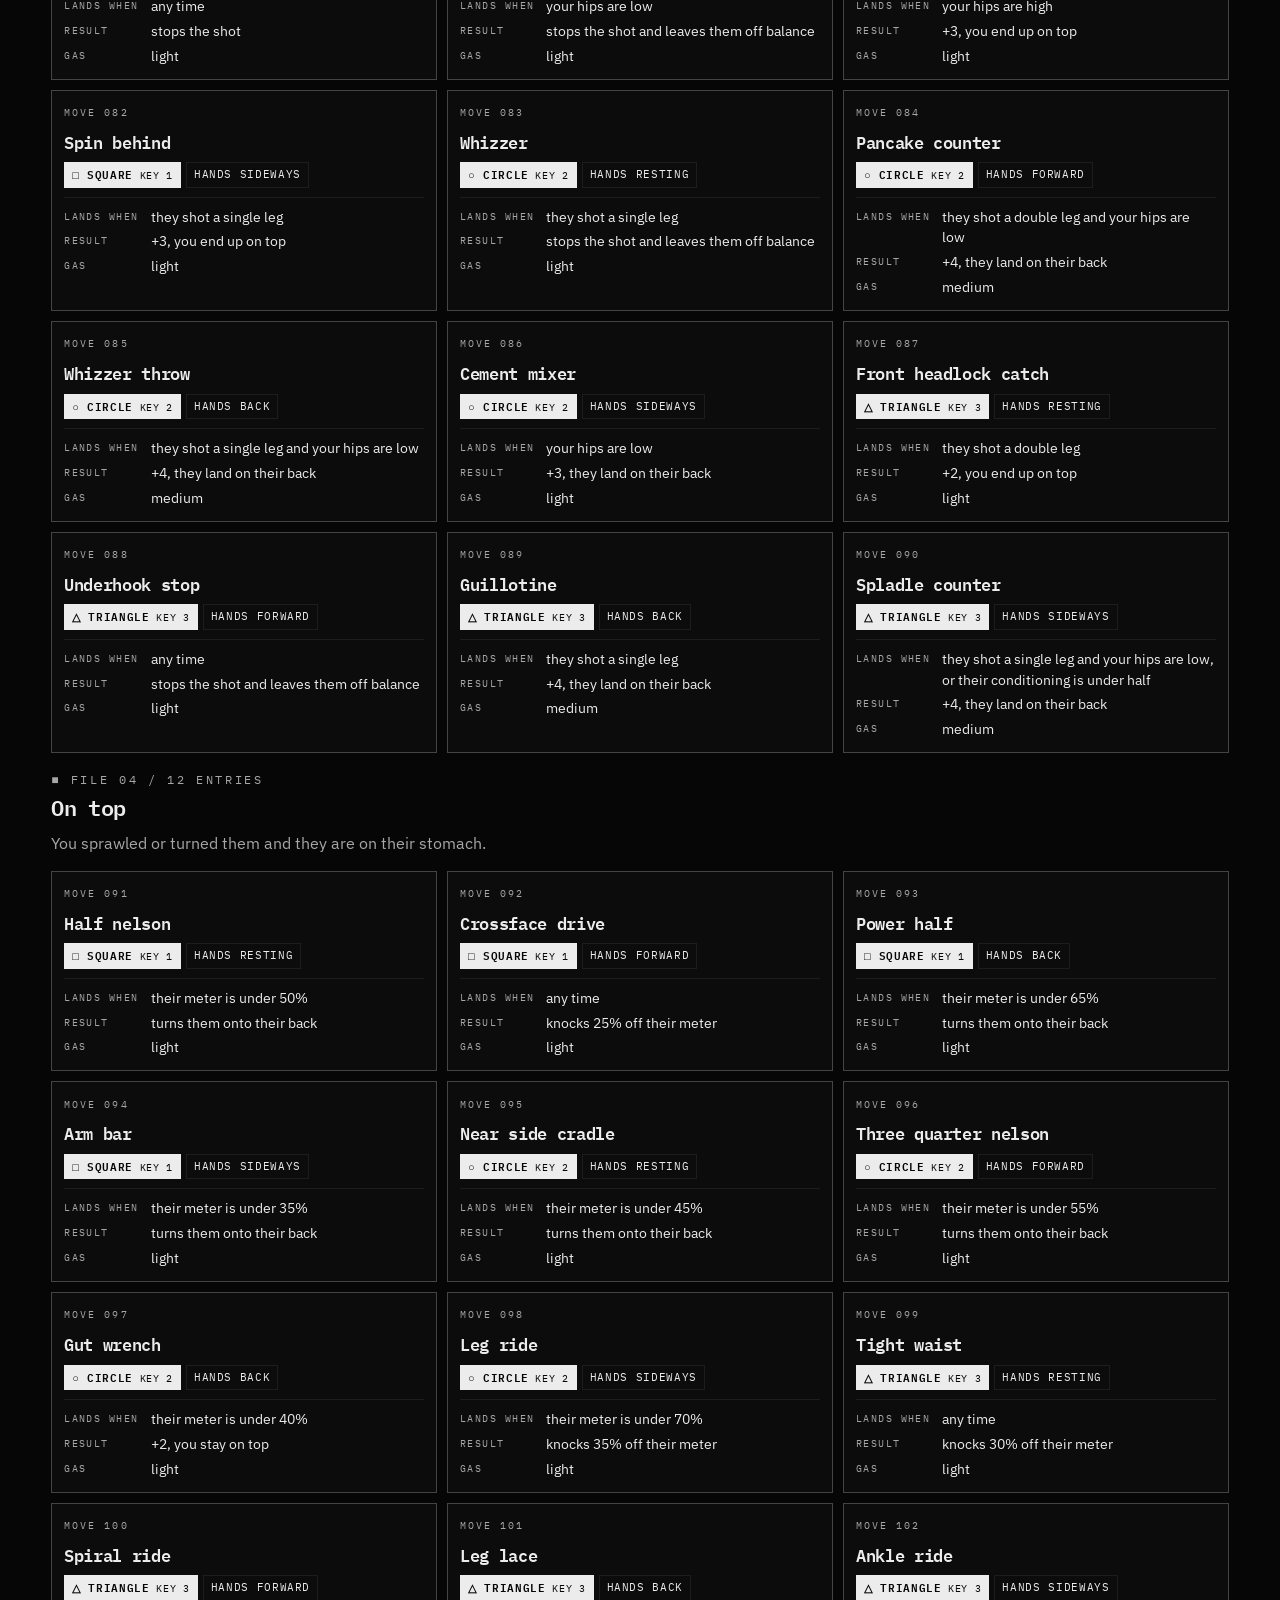
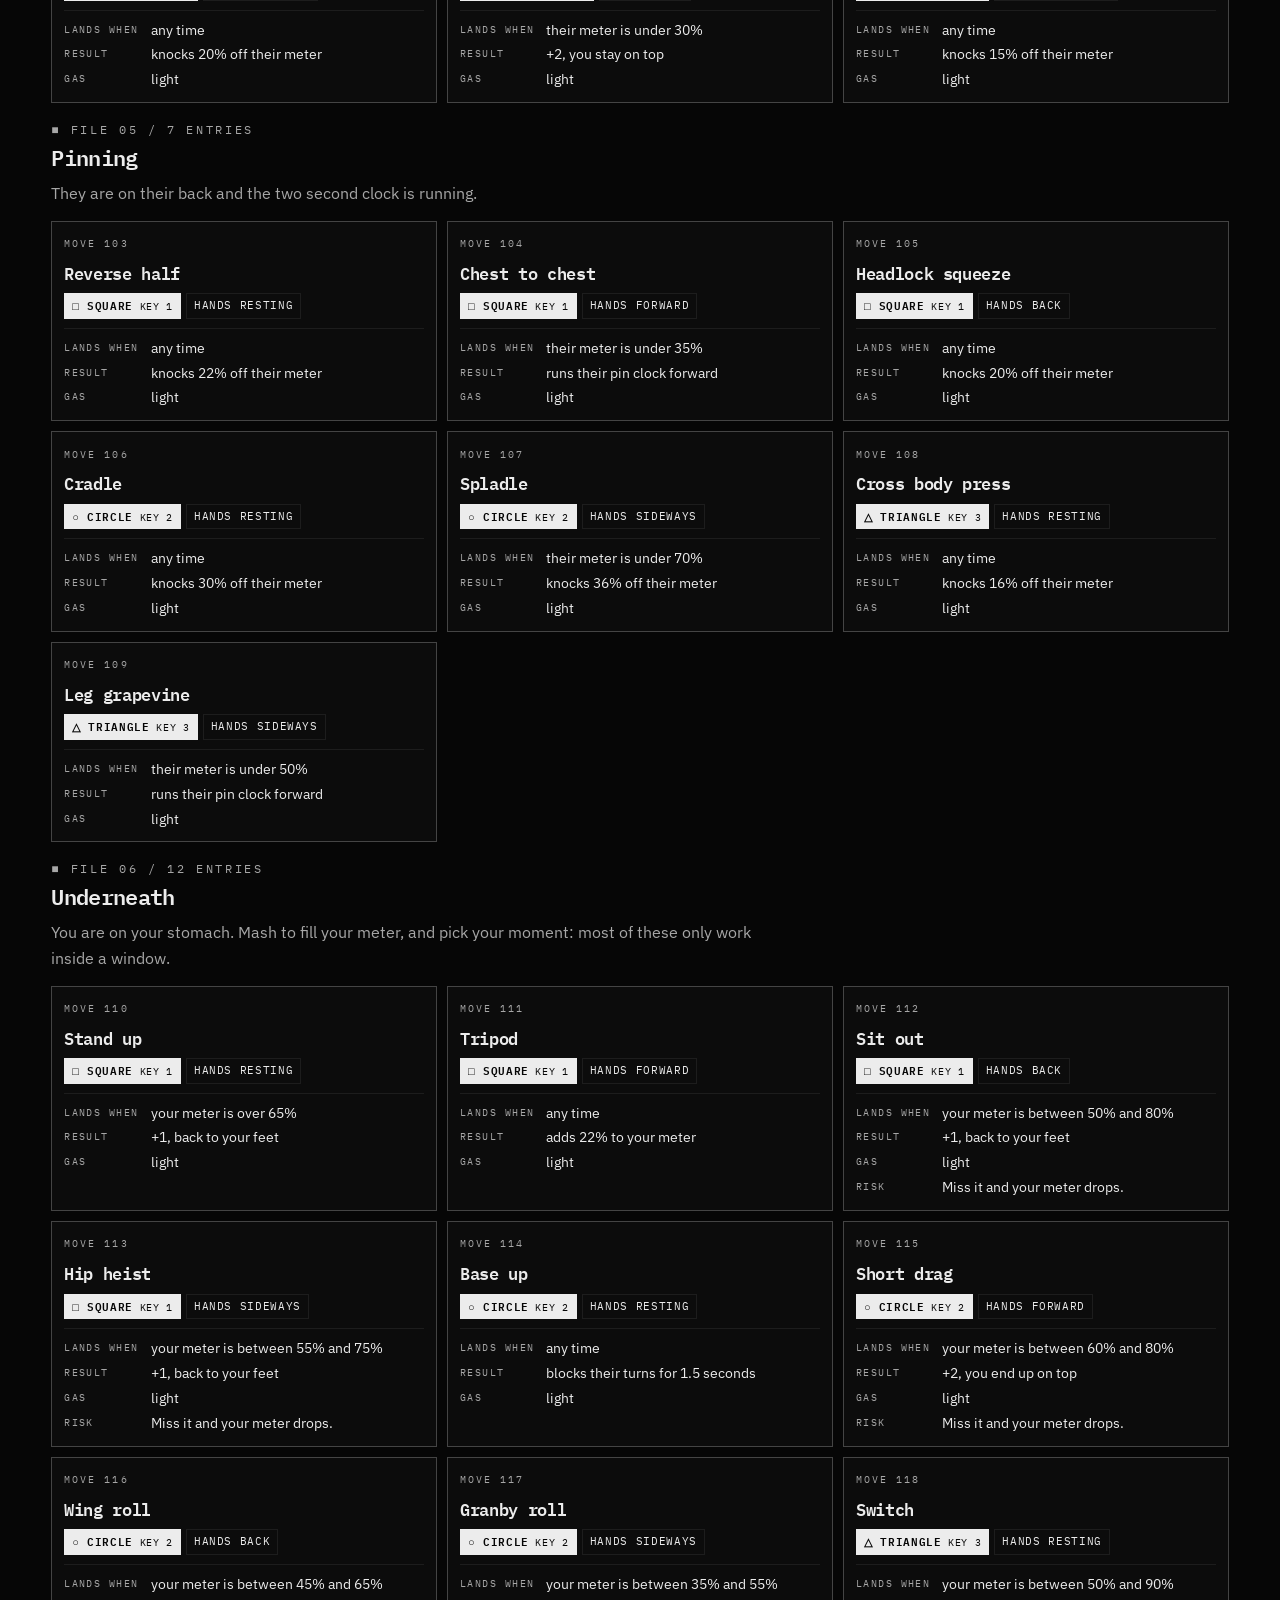
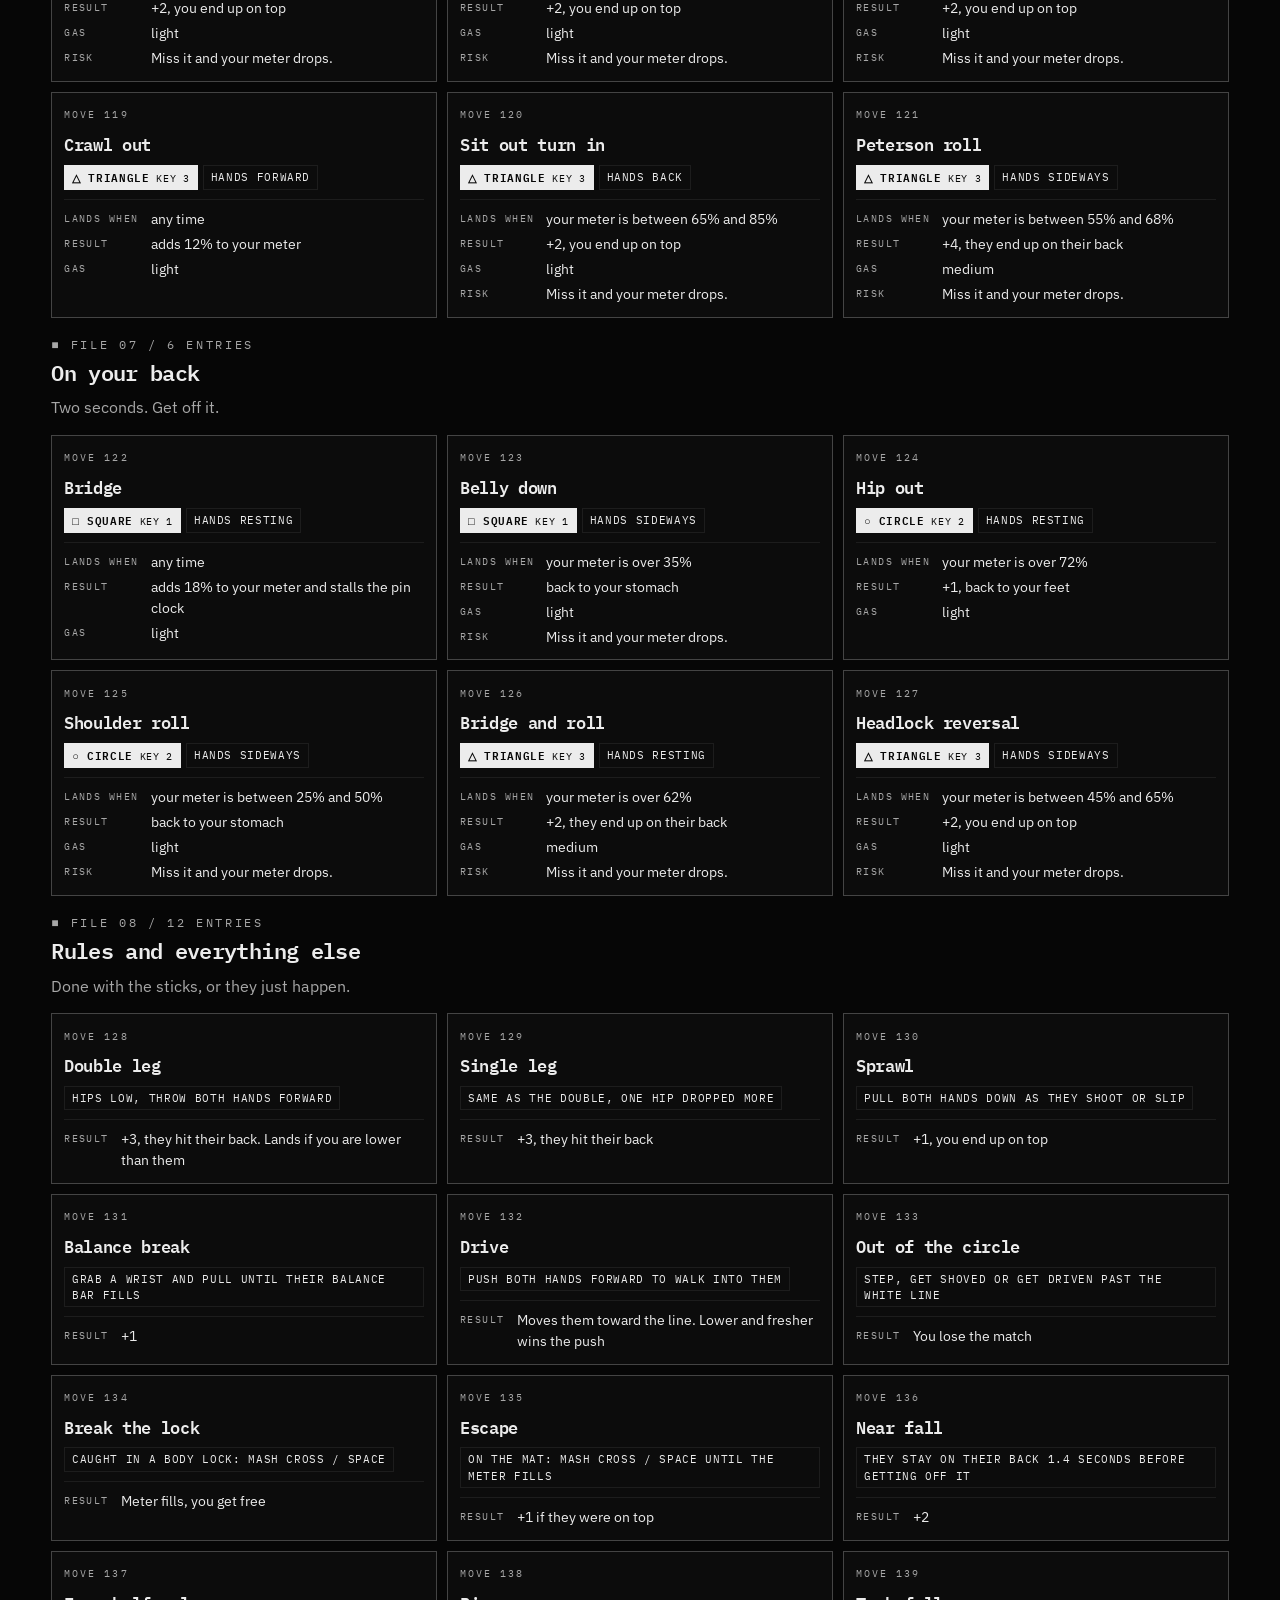
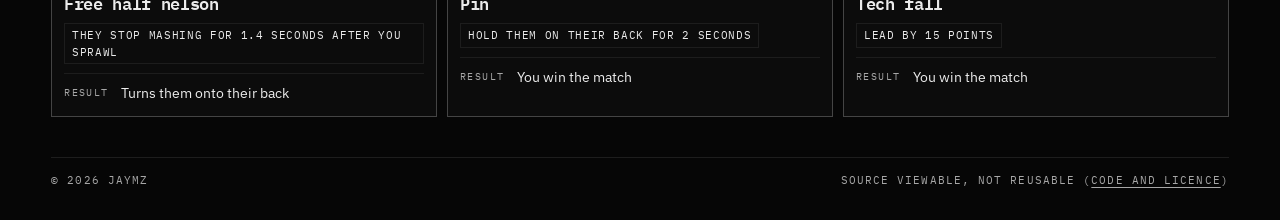
==== commit 330a6eb6: "rename the game to folkstyle" ====
--- a/moves.html
+++ b/moves.html
@@ -1,11 +1,11 @@
 <!doctype html>
-<!-- hand fight: move index · © 2026 Jay · https://ag0nyy-ops.github.io/wrestle/moves.html · source viewable, not reusable (LICENSE) -->
+<!-- folkstyle: move index · © 2026 Jay · https://ag0nyy-ops.github.io/wrestle/moves.html · source viewable, not reusable (LICENSE) -->
 <html lang="en">
 <head>
   <meta charset="utf-8">
   <meta name="viewport" content="width=device-width,initial-scale=1">
-  <title>Move Index — Hand Fight</title>
-  <meta name="description" content="Every move in Hand Fight: how to do it, when it lands and what it scores.">
+  <title>Move Index — Folkstyle</title>
+  <meta name="description" content="Every move in Folkstyle: how to do it, when it lands and what it scores.">
   <meta name="theme-color" content="#060606">
   <link rel="icon" href="assets/favicon.svg" type="image/svg+xml">
   <link rel="preload" href="assets/fonts/ibm-plex-mono-400-latin.woff2" as="font" type="font/woff2" crossorigin>
@@ -17,7 +17,7 @@
 <div class="wrap">
   <header class="top">
     <div>
-      <p class="label"><a href="/">jay.</a> / <a href="./">hand fight</a></p>
+      <p class="label"><a href="/">jay.</a> / <a href="./">folkstyle</a></p>
       <h1>Move Index</h1>
     </div>
     <nav aria-label="Pages"><a class="btn" href="./">Back to the mat</a></nav>
--- a/css/style.css
+++ b/css/style.css
@@ -1,4 +1,4 @@
-/* hand fight · © 2026 Jay · https://ag0nyy-ops.github.io/wrestle/ · source viewable, not reusable (LICENSE)
+/* folkstyle · © 2026 Jay · https://ag0nyy-ops.github.io/wrestle/ · source viewable, not reusable (LICENSE)
    Black and white, like the rest of the dossier. The two ankle bands are the only colour. */
 @font-face { font-family: "IBM Plex Mono"; font-weight: 400; font-display: swap; src: url("../assets/fonts/ibm-plex-mono-400-latin.woff2") format("woff2"); }
 @font-face { font-family: "IBM Plex Mono"; font-weight: 600; font-display: swap; src: url("../assets/fonts/ibm-plex-mono-600-latin.woff2") format("woff2"); }
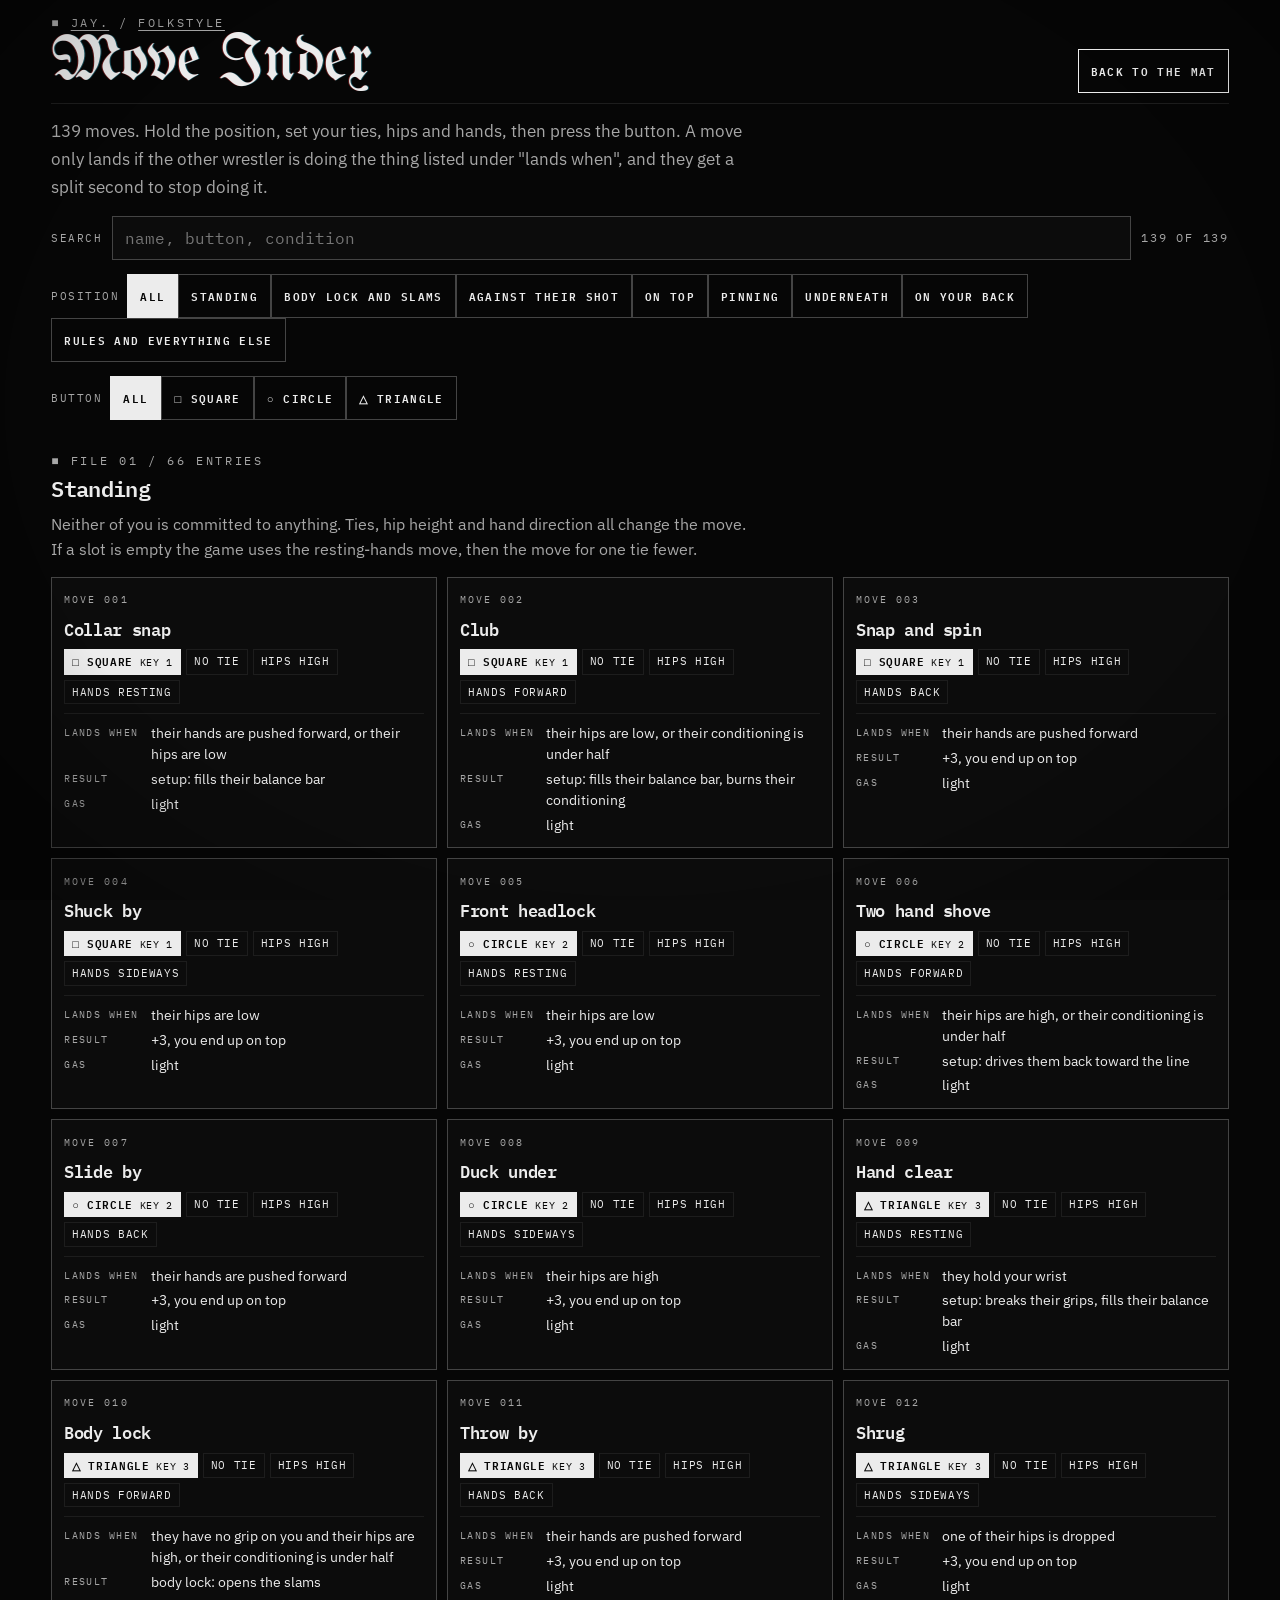
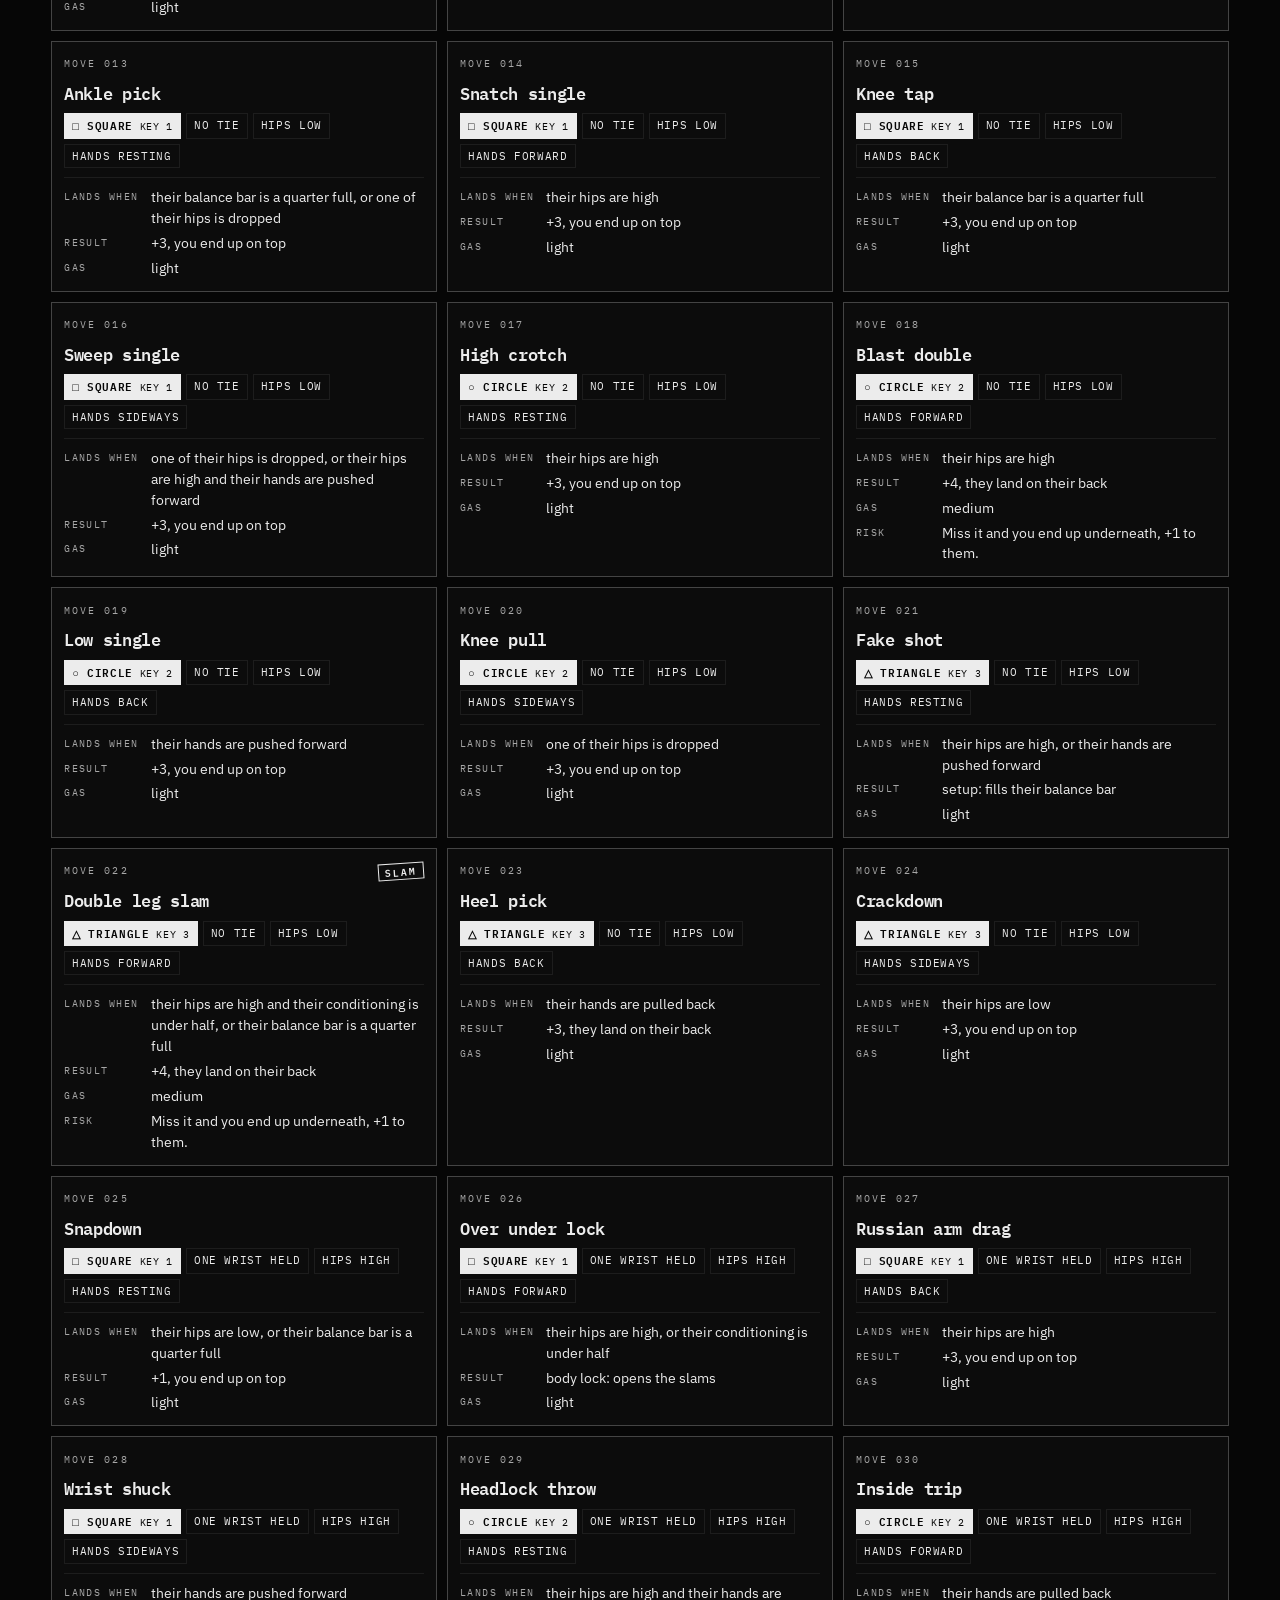
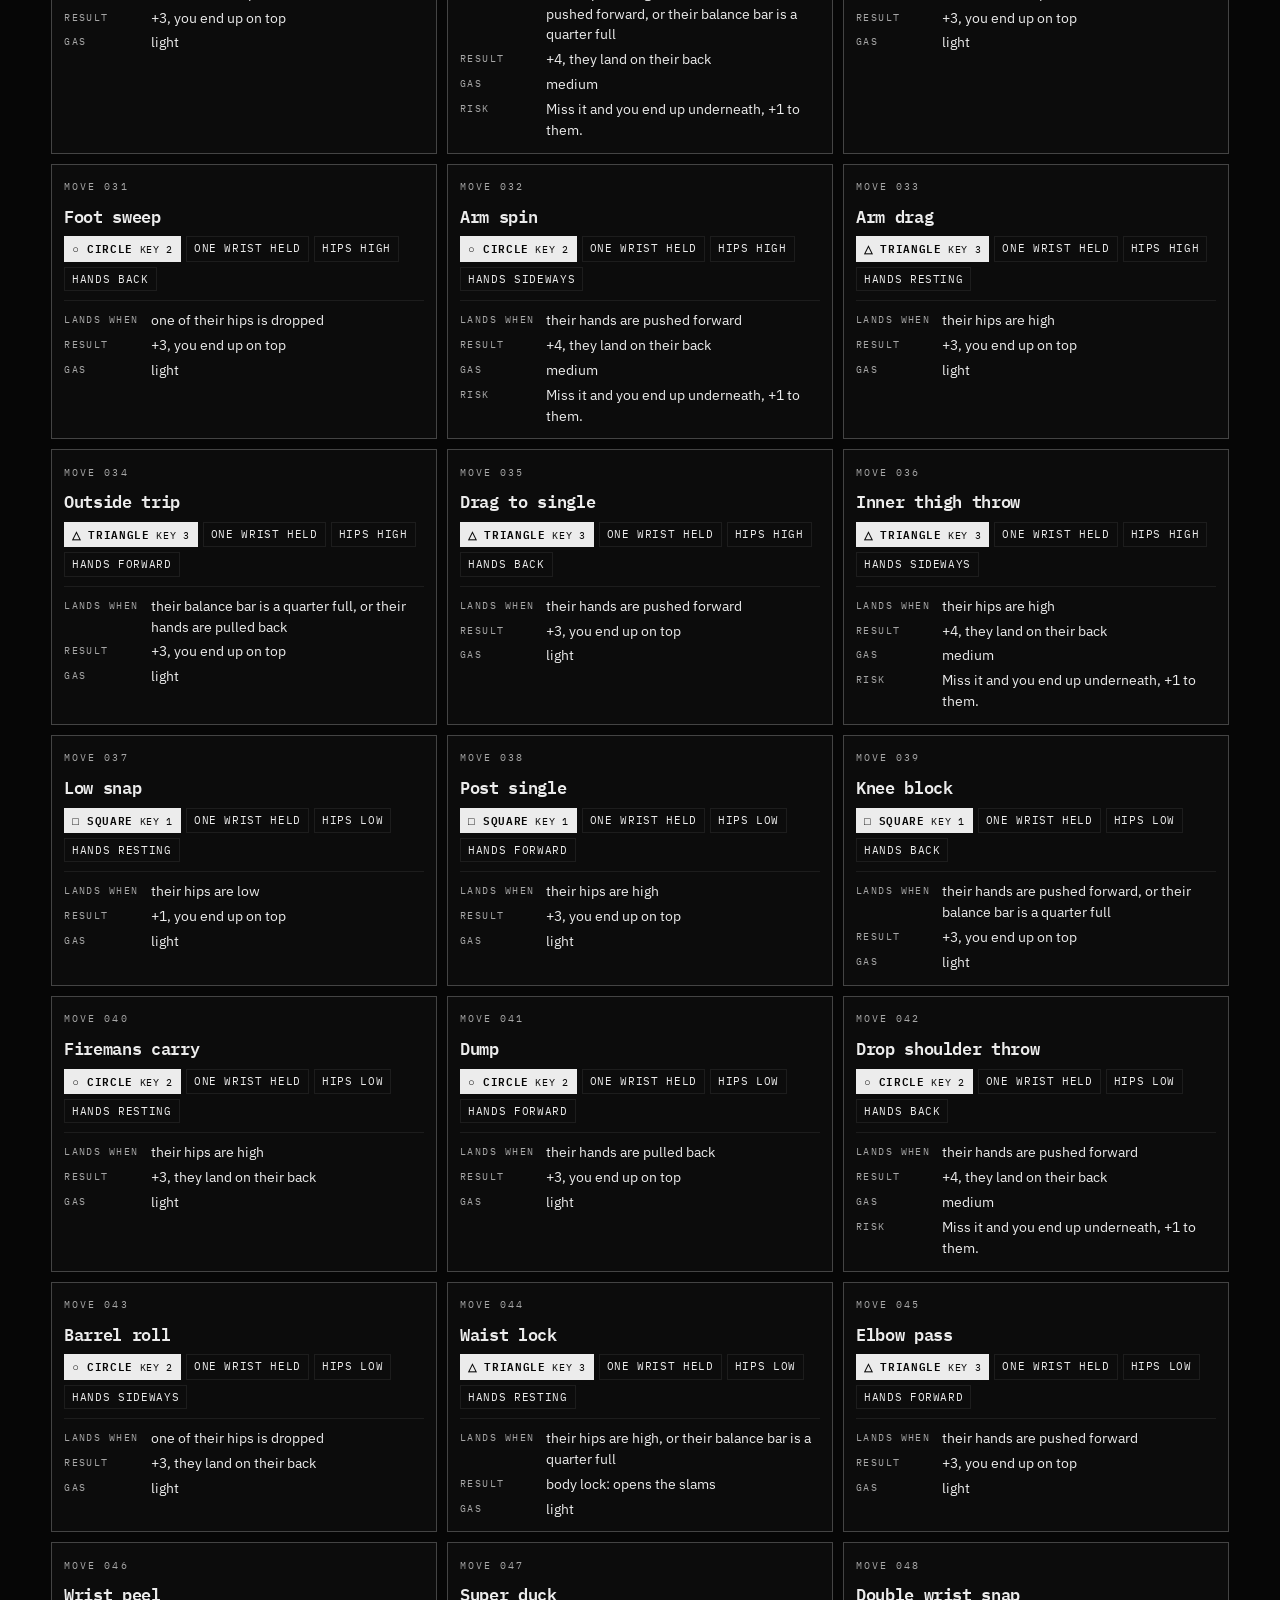
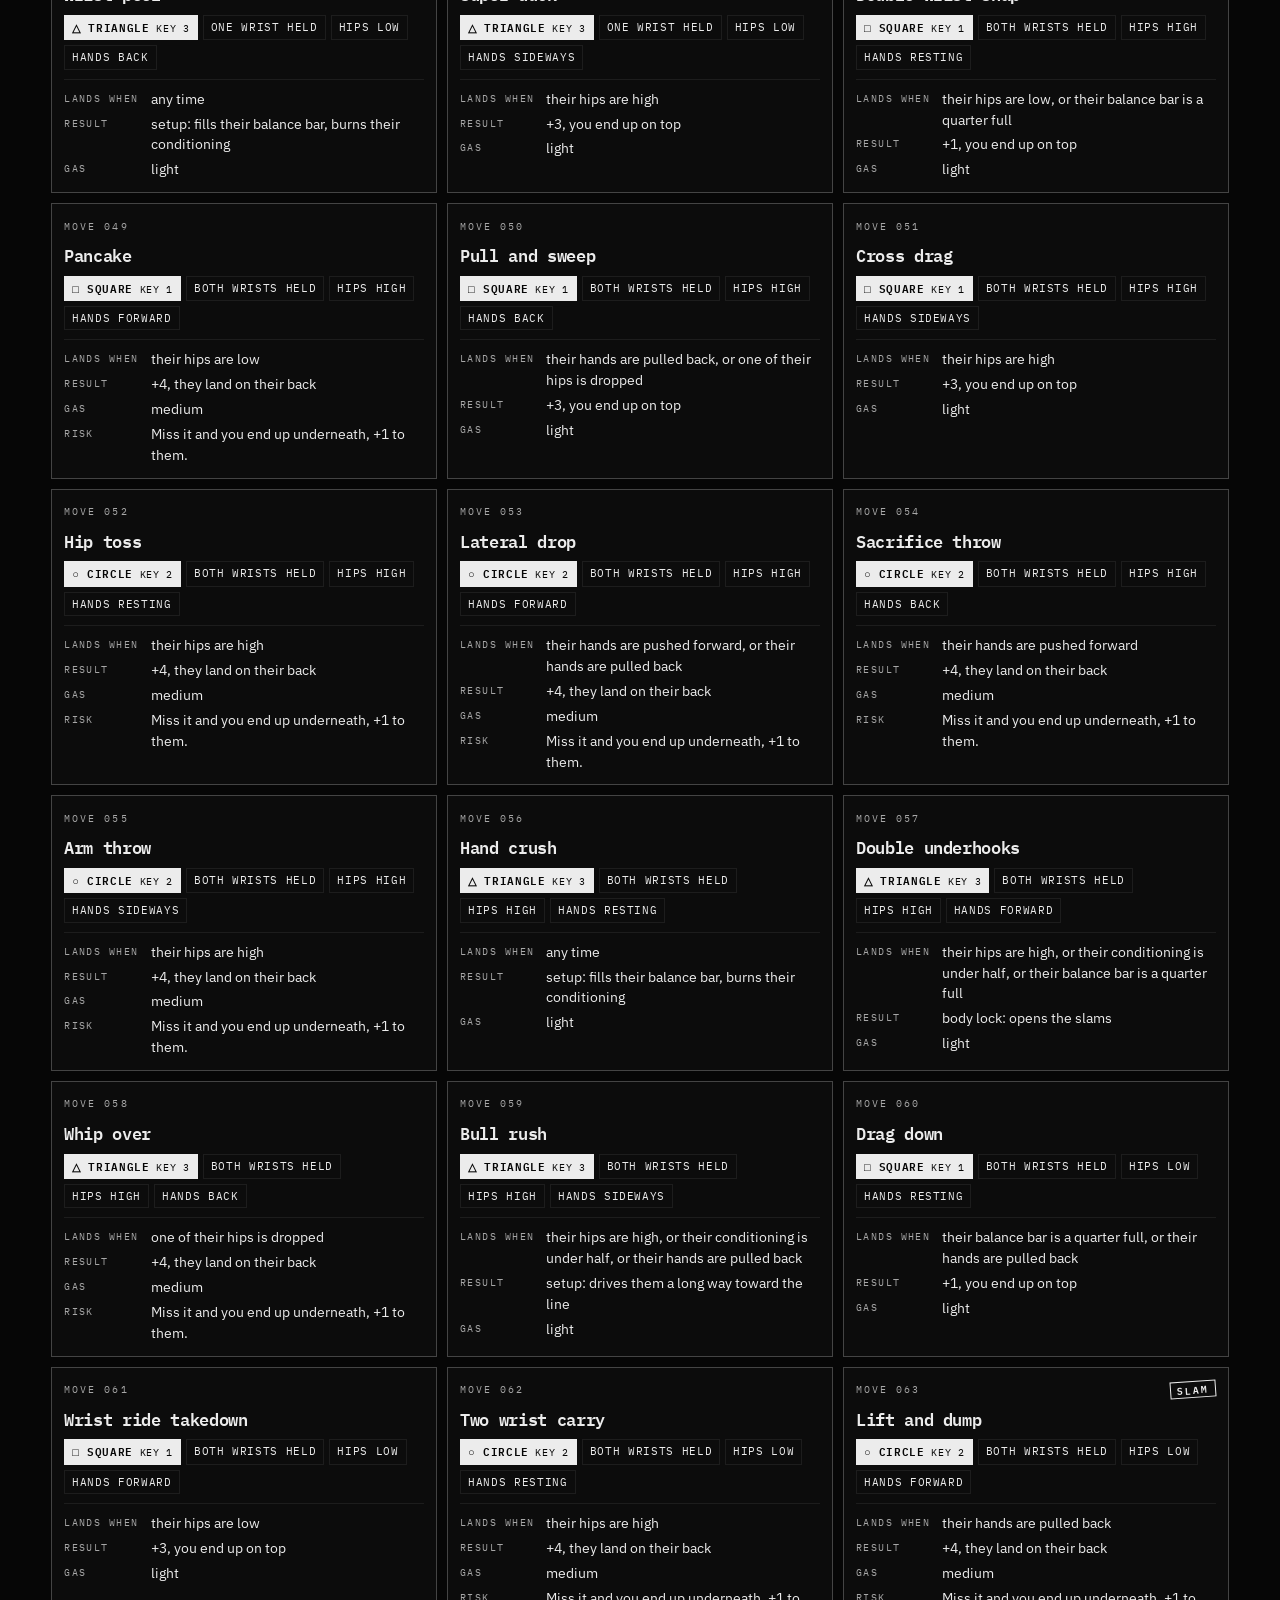
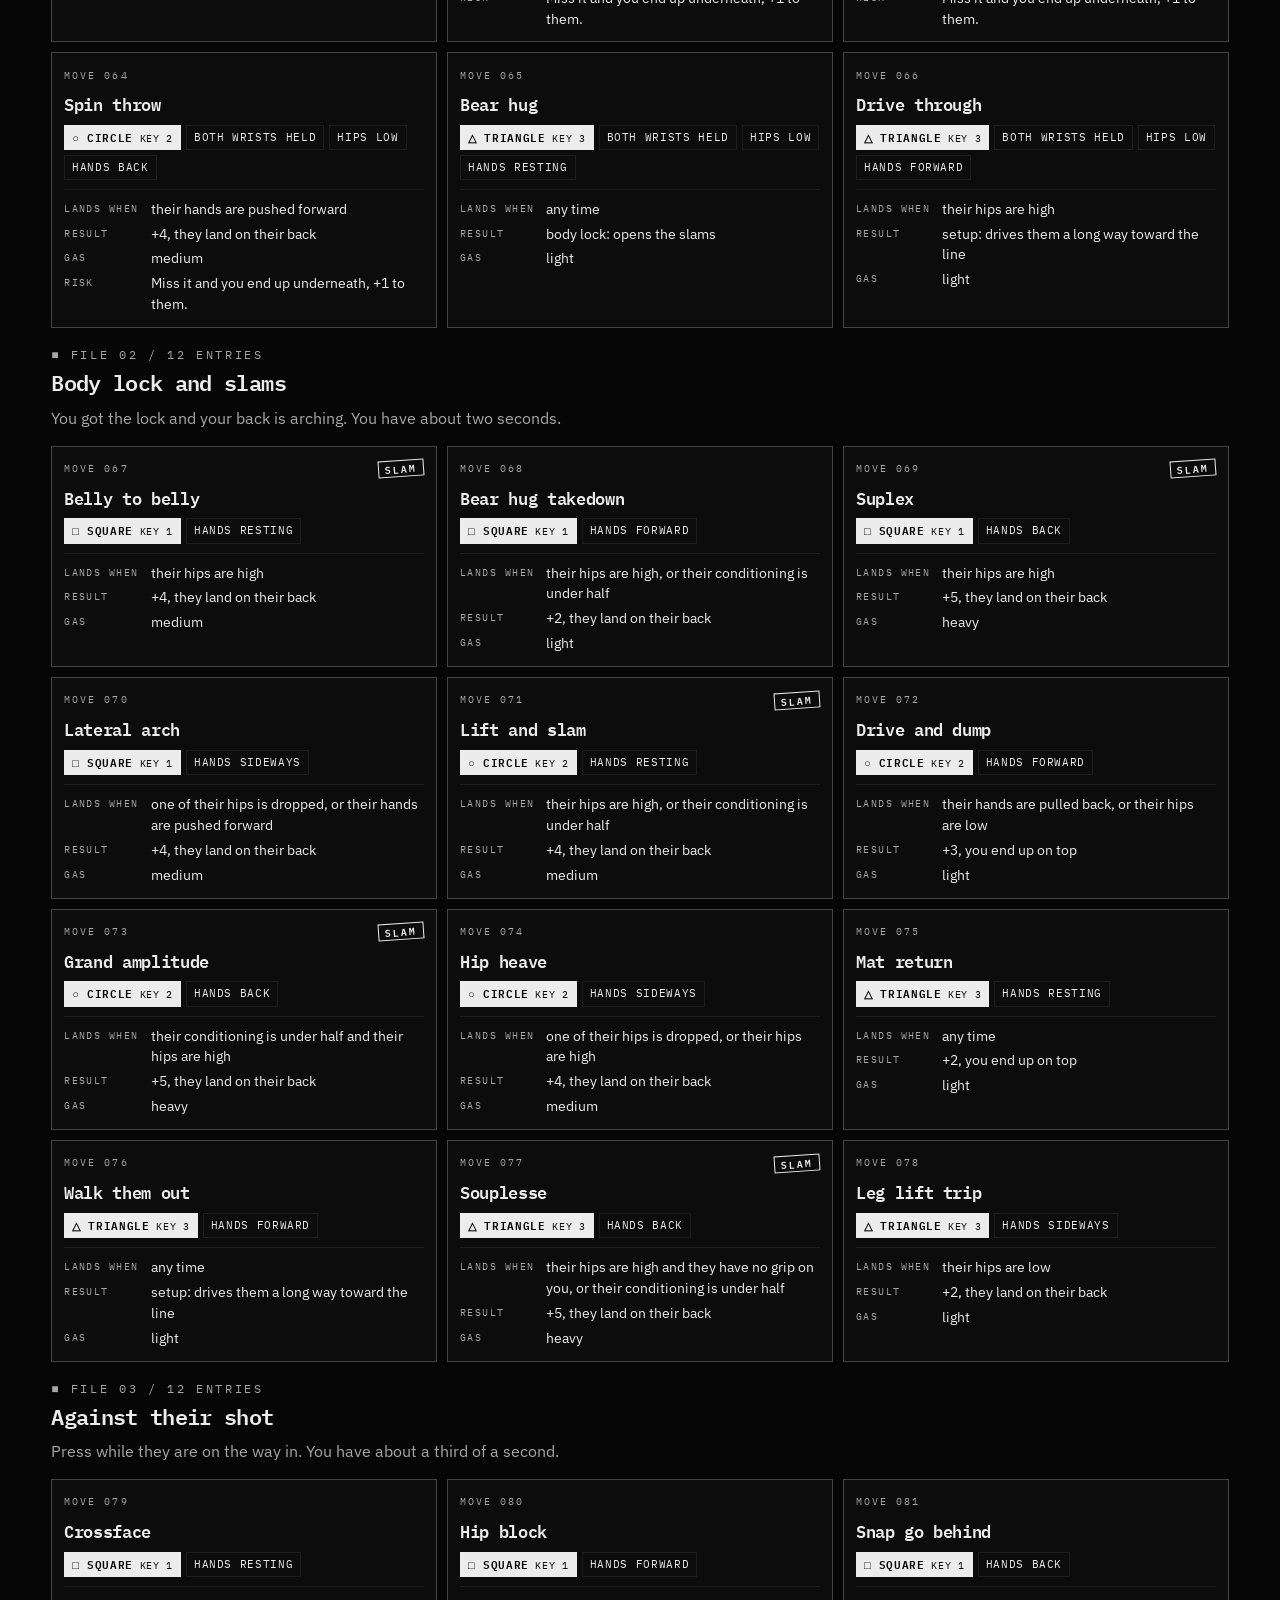
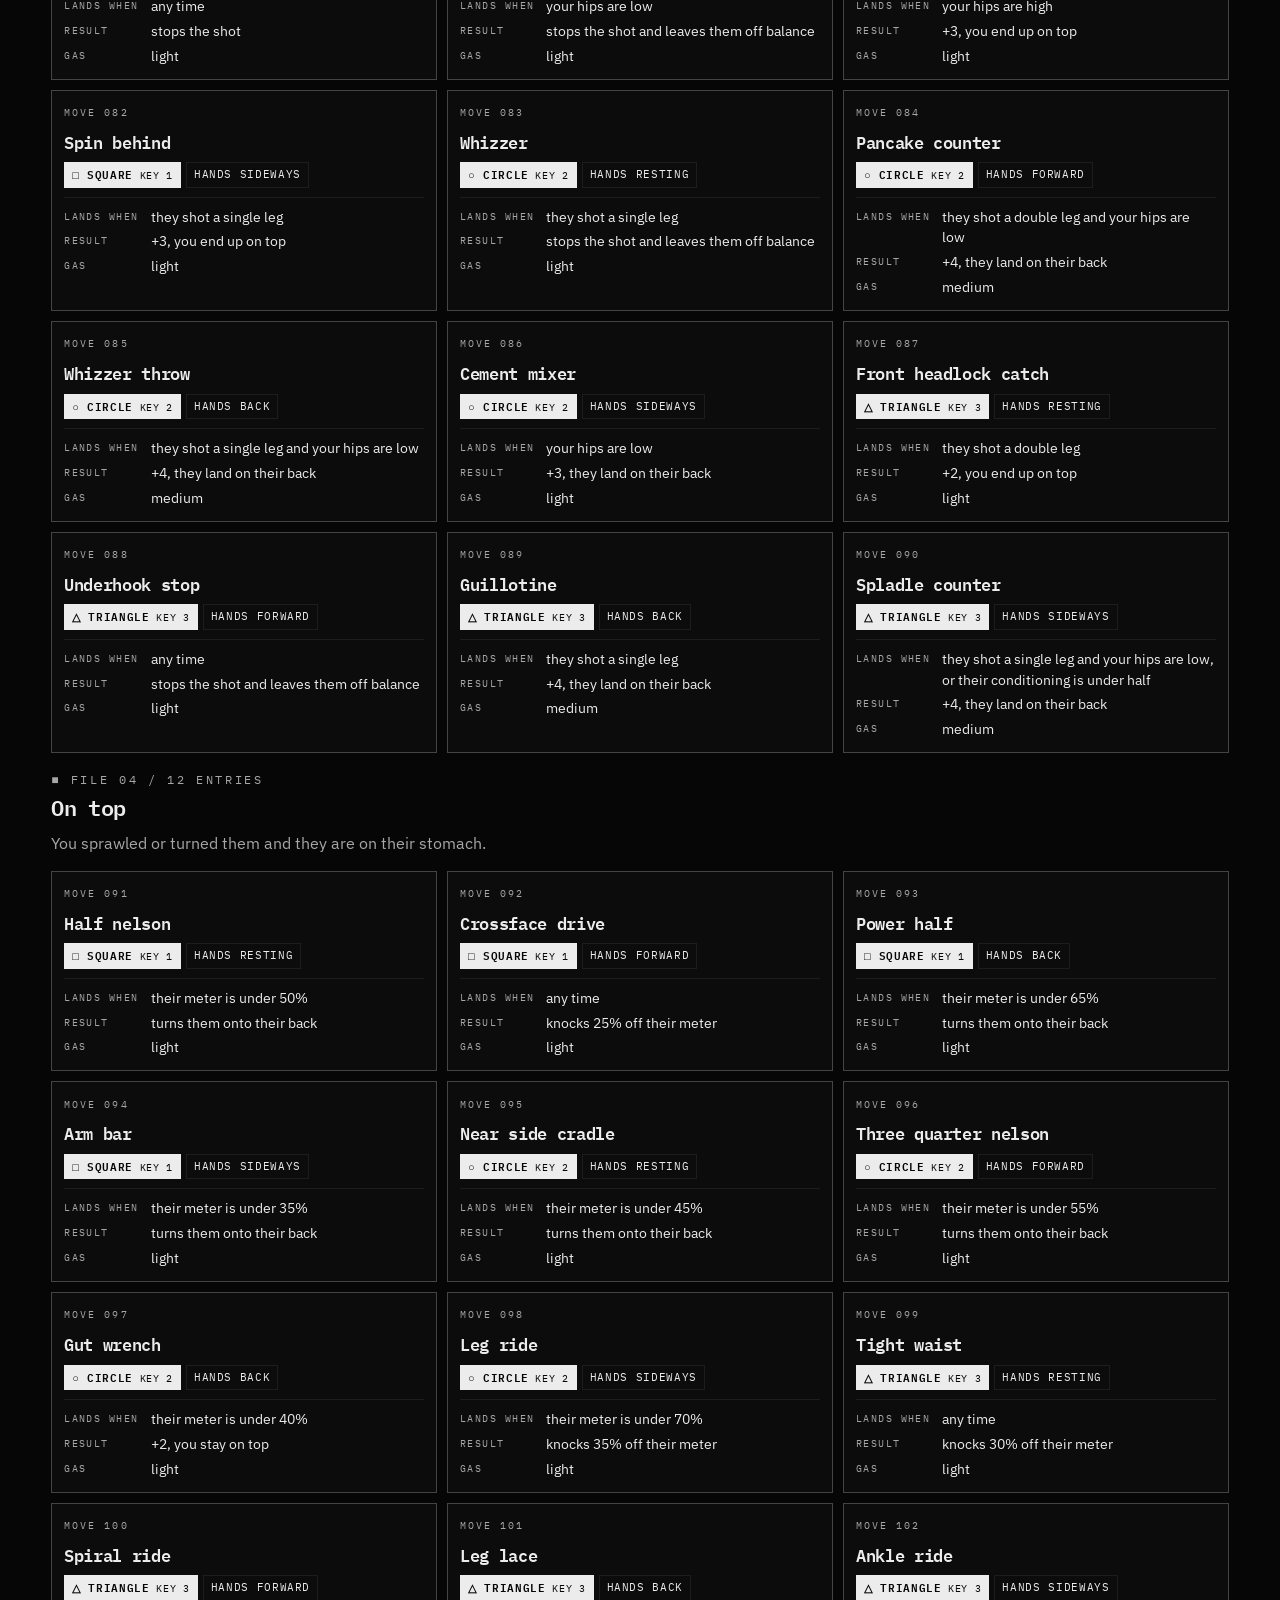
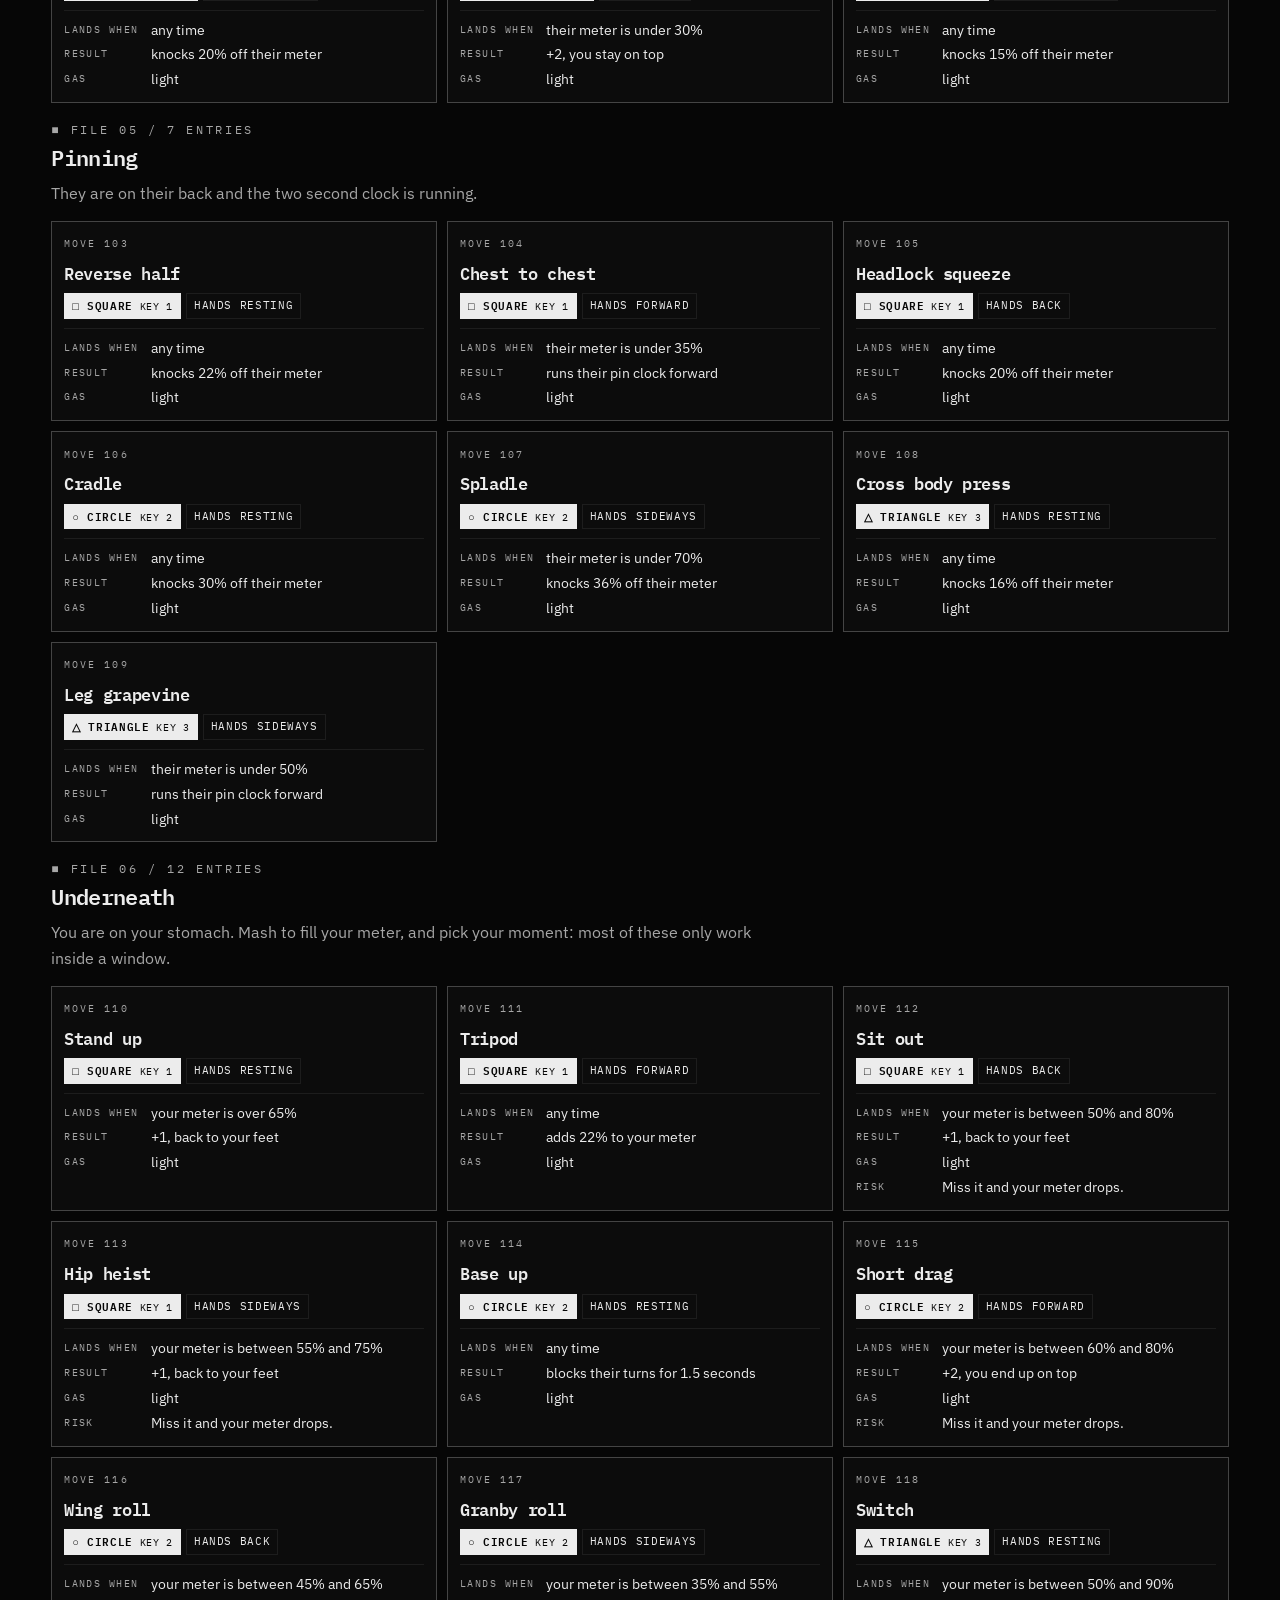
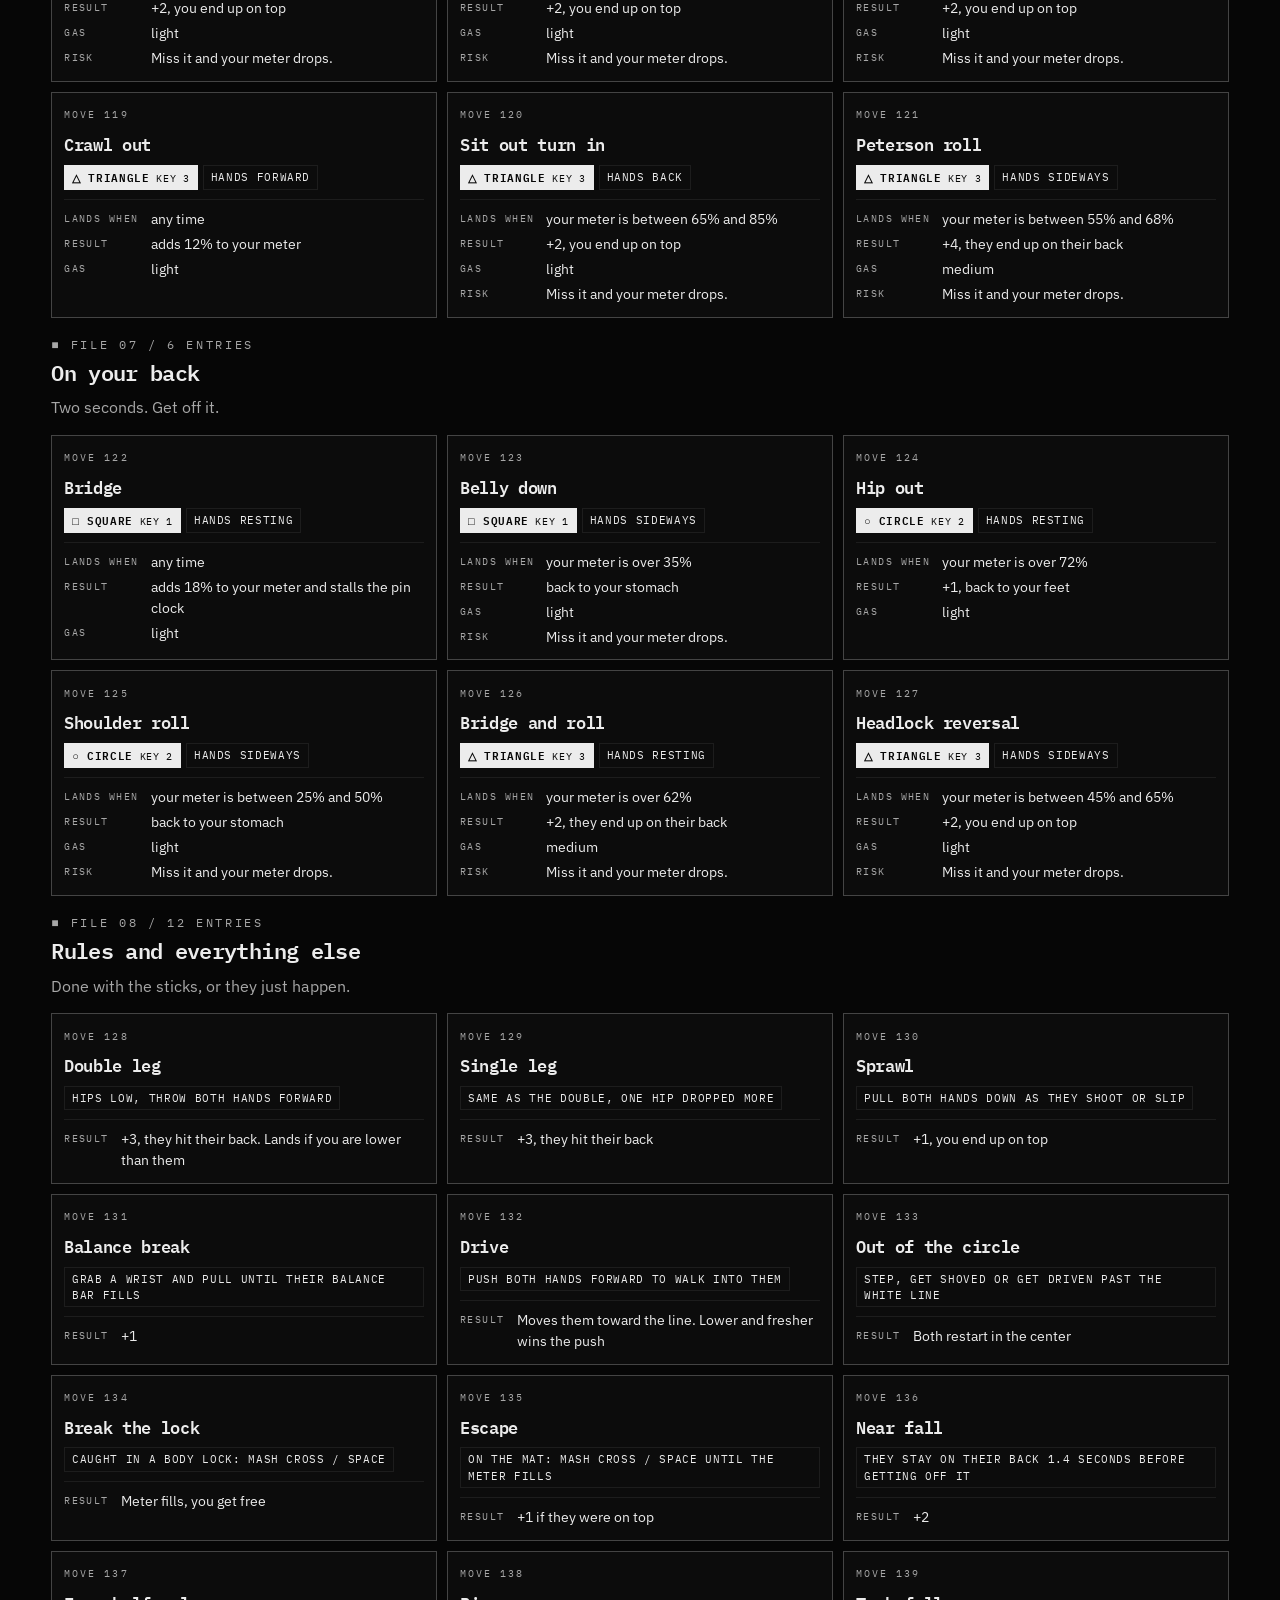
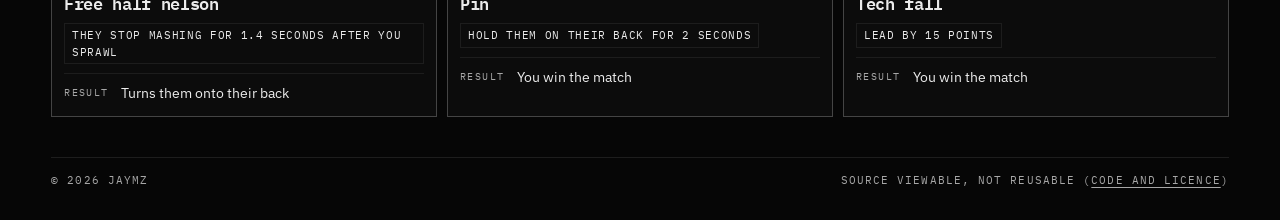
==== commit e0eb5114: "tidy the folkstyle page: share previews, a README screenshot, full controls table, last hand fight l" ====
--- a/moves.html
+++ b/moves.html
@@ -1,11 +1,22 @@
 <!doctype html>
-<!-- folkstyle: move index · © 2026 Jay · https://ag0nyy-ops.github.io/wrestle/moves.html · source viewable, not reusable (LICENSE) -->
+<!-- folkstyle: move index · © 2026 Jaymz · https://ag0nyy-ops.github.io/wrestle/moves.html · source viewable, not reusable (LICENSE) -->
 <html lang="en">
 <head>
   <meta charset="utf-8">
   <meta name="viewport" content="width=device-width,initial-scale=1">
   <title>Move Index — Folkstyle</title>
   <meta name="description" content="Every move in Folkstyle: how to do it, when it lands and what it scores.">
+  <link rel="canonical" href="https://ag0nyy-ops.github.io/wrestle/moves.html">
+  <meta property="og:type" content="website">
+  <meta property="og:site_name" content="jay.">
+  <meta property="og:title" content="Move Index — Folkstyle">
+  <meta property="og:description" content="Every move in Folkstyle: how to do it, when it lands and what it scores.">
+  <meta property="og:url" content="https://ag0nyy-ops.github.io/wrestle/moves.html">
+  <meta property="og:image" content="https://ag0nyy-ops.github.io/wrestle/assets/og-image.jpg">
+  <meta property="og:image:width" content="1200">
+  <meta property="og:image:height" content="630">
+  <meta property="og:image:alt" content="One wrestler throws the other with a souplesse in Folkstyle, under two conditioning meters">
+  <meta name="twitter:card" content="summary_large_image">
   <meta name="theme-color" content="#060606">
   <link rel="icon" href="assets/favicon.svg" type="image/svg+xml">
   <link rel="preload" href="assets/fonts/ibm-plex-mono-400-latin.woff2" as="font" type="font/woff2" crossorigin>
--- a/css/style.css
+++ b/css/style.css
@@ -1,4 +1,4 @@
-/* folkstyle · © 2026 Jay · https://ag0nyy-ops.github.io/wrestle/ · source viewable, not reusable (LICENSE)
+/* folkstyle · © 2026 Jaymz · https://ag0nyy-ops.github.io/wrestle/ · source viewable, not reusable (LICENSE)
    Black and white, like the rest of the dossier. The two ankle bands are the only colour. */
 @font-face { font-family: "IBM Plex Mono"; font-weight: 400; font-display: swap; src: url("../assets/fonts/ibm-plex-mono-400-latin.woff2") format("woff2"); }
 @font-face { font-family: "IBM Plex Mono"; font-weight: 600; font-display: swap; src: url("../assets/fonts/ibm-plex-mono-600-latin.woff2") format("woff2"); }
@@ -66,7 +66,8 @@
 .atmosphere.fixed::after { opacity: .045; }
 #msg { position: absolute; left: 50%; top: 14px; transform: translateX(-50%) rotate(-2deg); border: 1.5px solid var(--fg); background: var(--bg); padding: .4rem .7rem; font-weight: 600; letter-spacing: .16em; text-transform: uppercase; width: max-content; max-width: 92%; text-align: center; }
 #call { position: absolute; left: 16px; top: 52px; max-width: 46%; text-align: left; pointer-events: none; transform-origin: left top; animation: jdx-stamp .28s cubic-bezier(.2, 1.6, .4, 1) both; }
-#call b { display: block; margin-bottom: 6px; font: 400 clamp(1.7rem, 4.4vw, 3.8rem)/1 var(--goth); text-transform: capitalize; text-shadow: 0 0 18px #000, 0 3px 0 #000, -2px 0 #000, 2px 0 #000; }
+#call b { display: block; margin-bottom: 6px; font: 600 clamp(1.3rem, 3.1vw, 2.6rem)/1.1 var(--mono); letter-spacing: -.03em; text-transform: capitalize; text-shadow: 0 0 18px #000, 0 3px 0 #000, -2px 0 #000, 2px 0 #000; }
+#call.title b { font: 400 clamp(1.7rem, 4.4vw, 3.8rem)/1 var(--goth); letter-spacing: normal; }
 #call span { display: inline-block; background: var(--fg); color: var(--bg); padding: 3px 10px; font-weight: 600; letter-spacing: .2em; text-transform: uppercase; }
 #call span:empty { display: none; }
 @keyframes jdx-stamp { from { opacity: 0; transform: scale(1.7) rotate(-5deg); } to { opacity: 1; transform: scale(1) rotate(-2deg); } }
